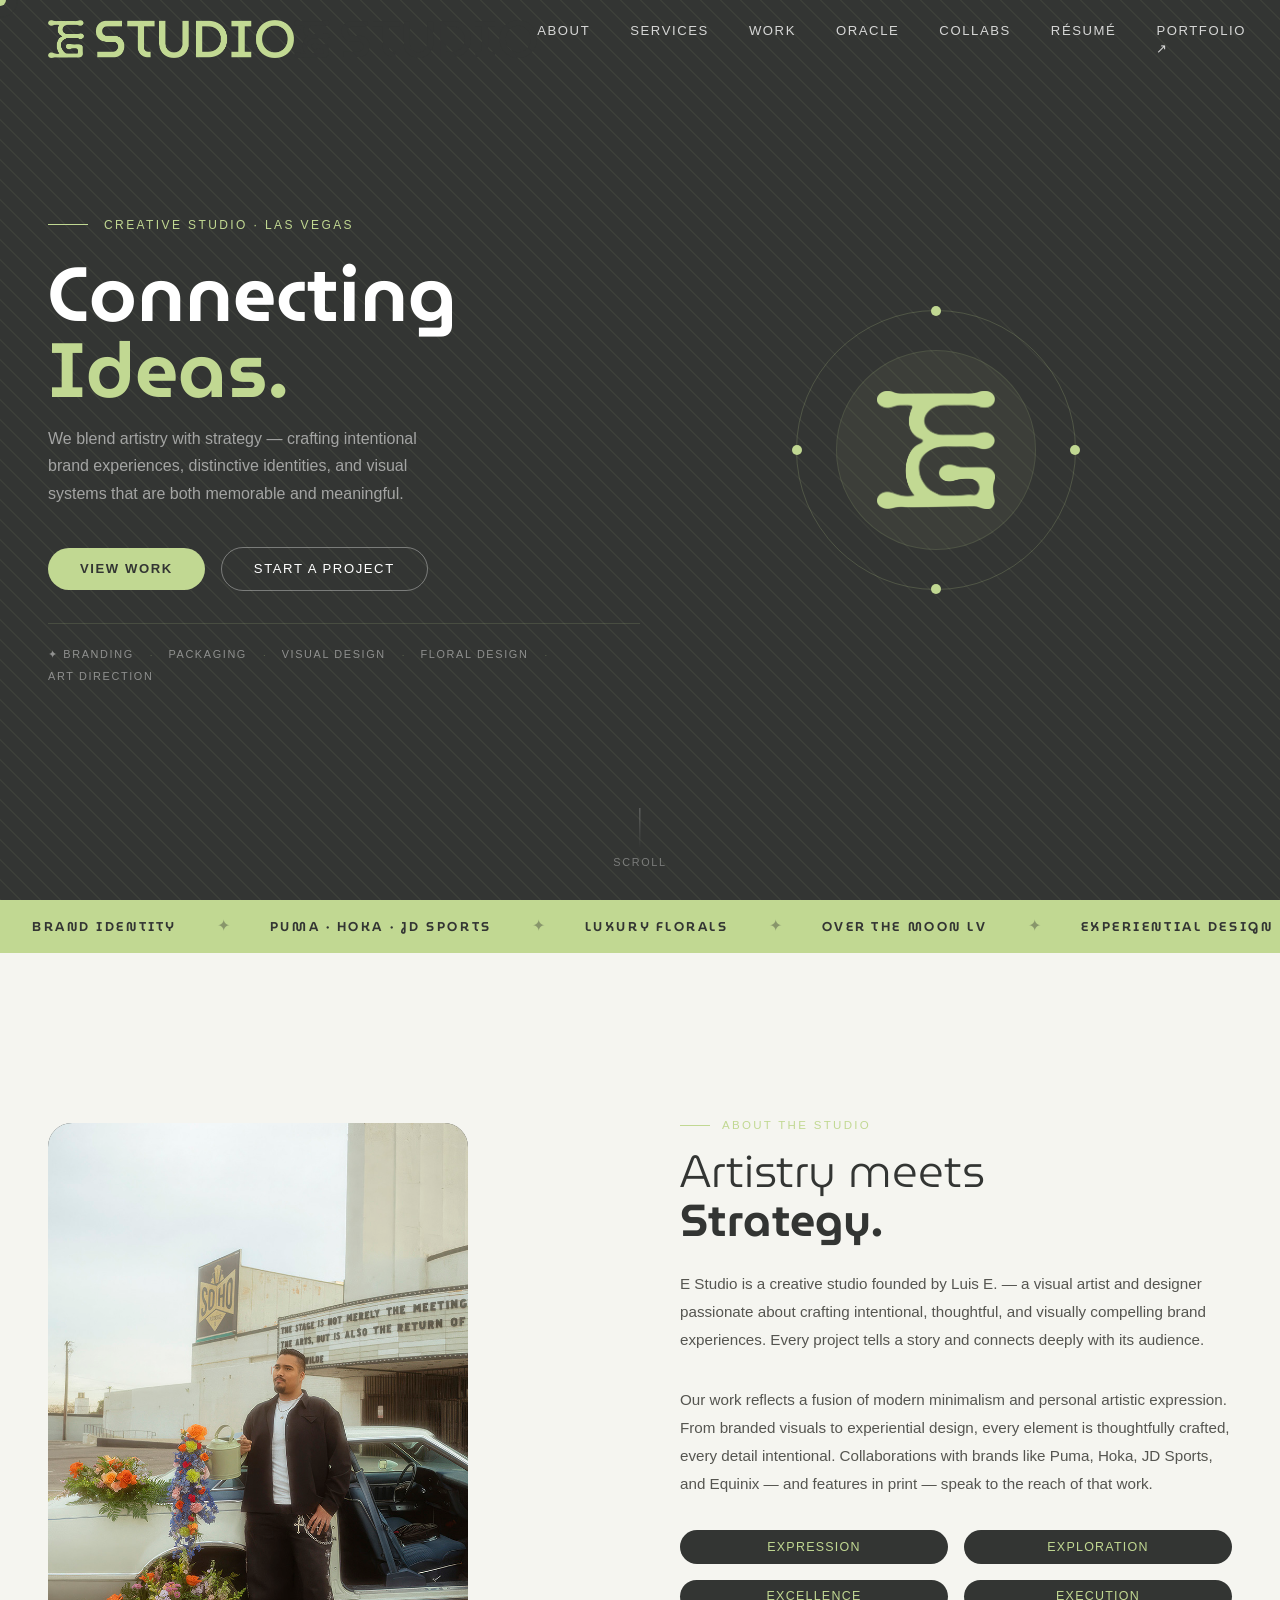
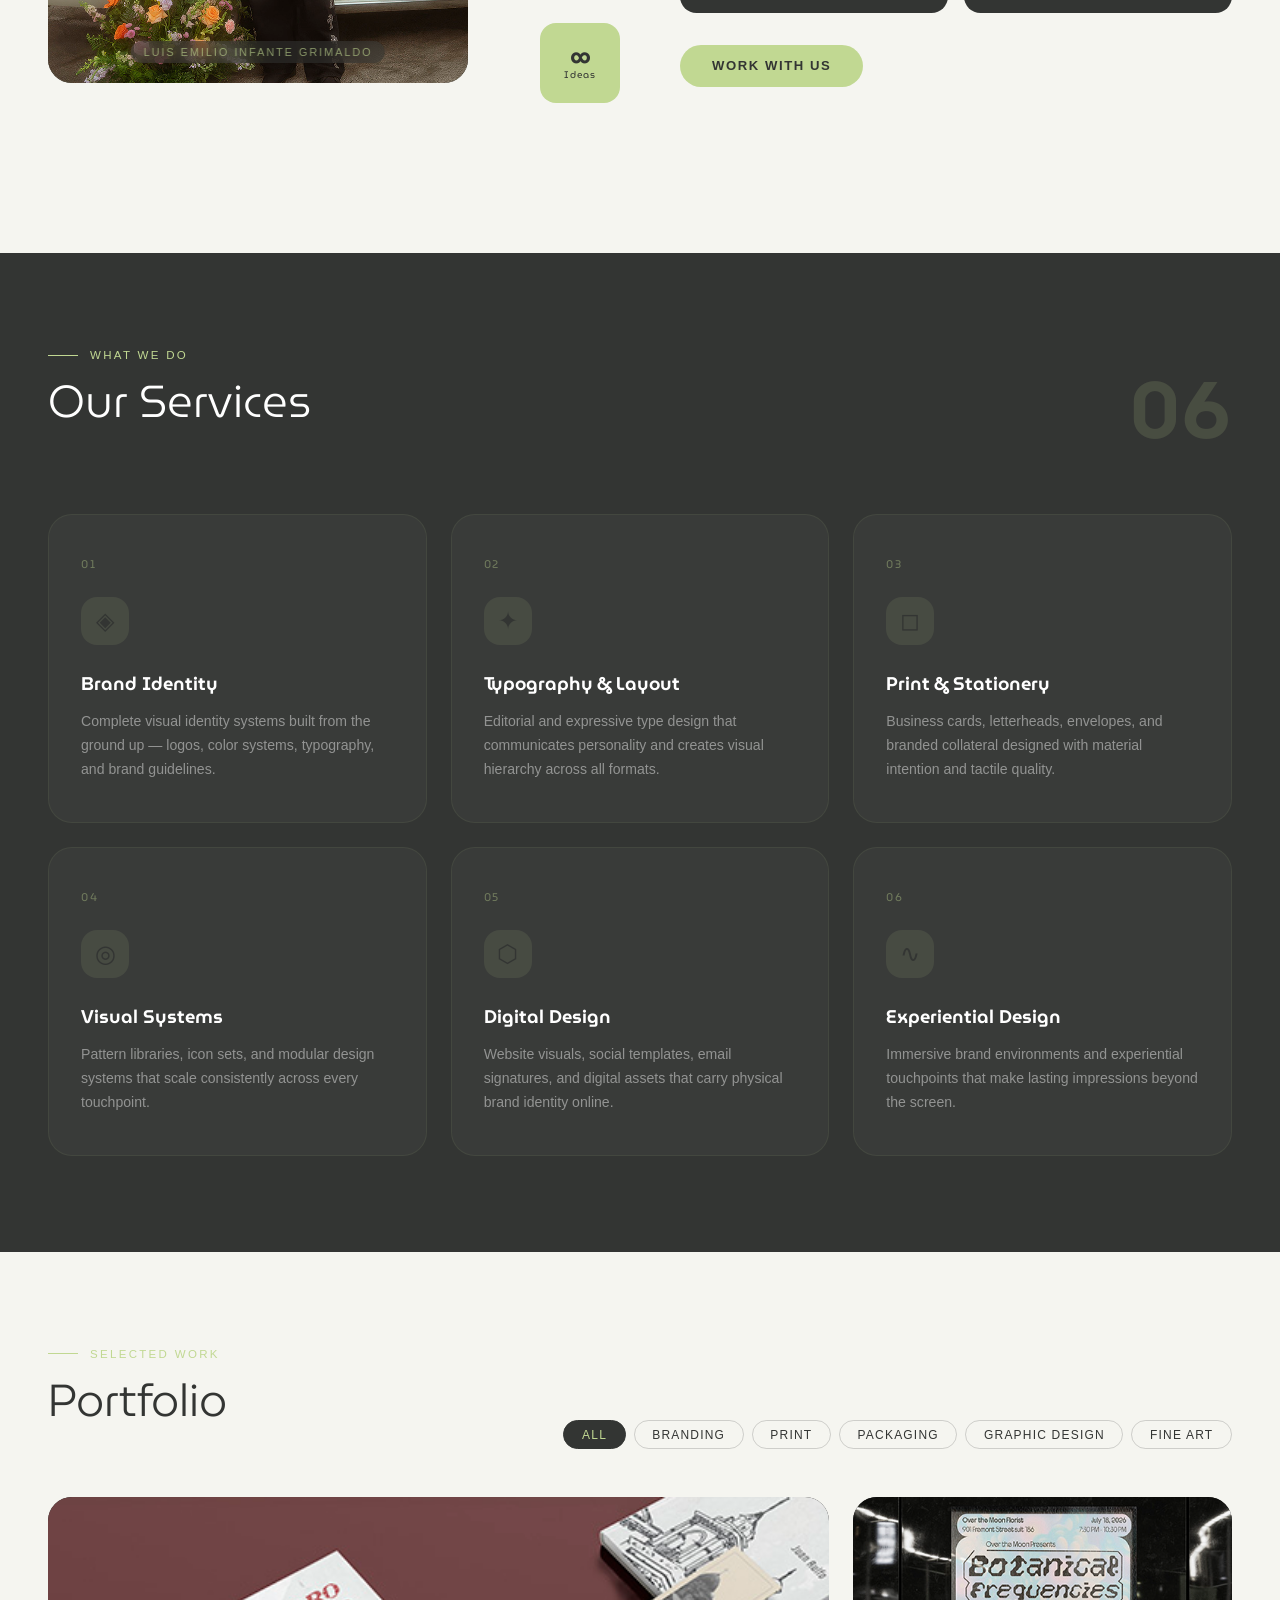
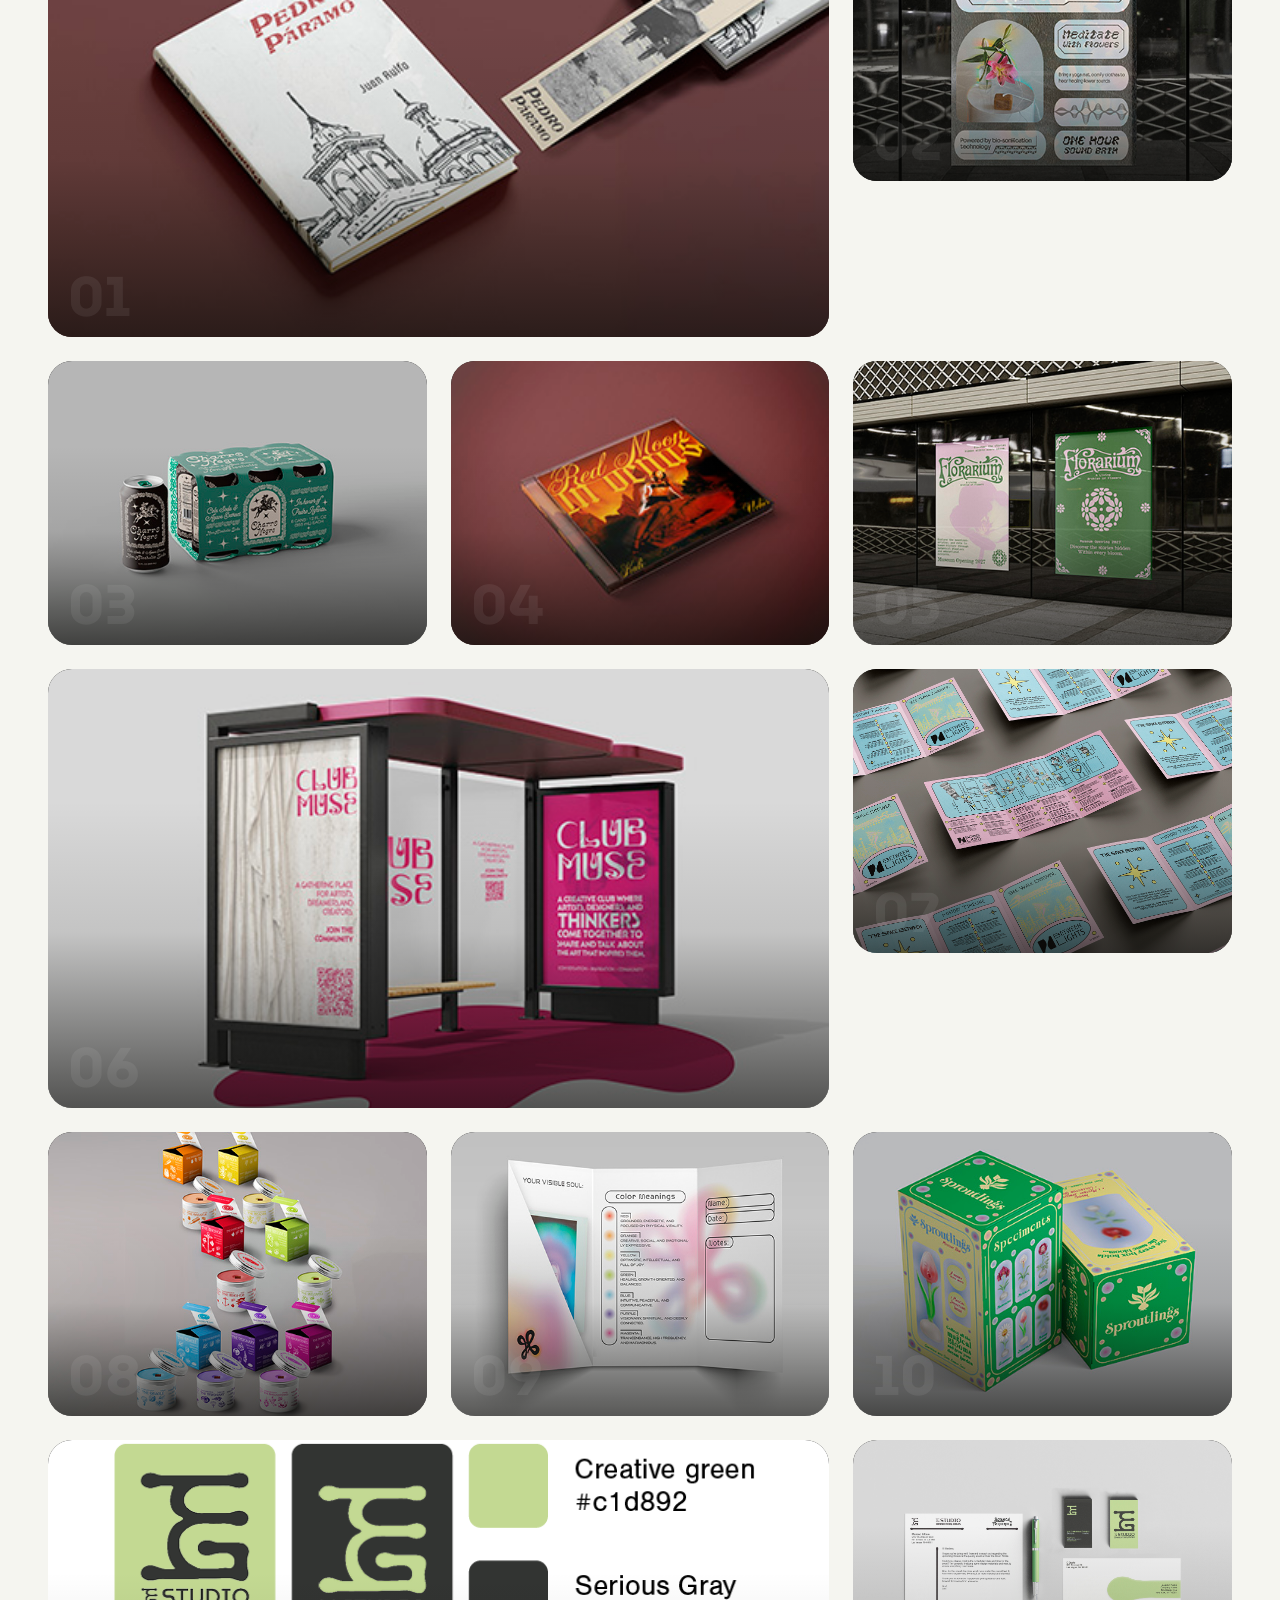
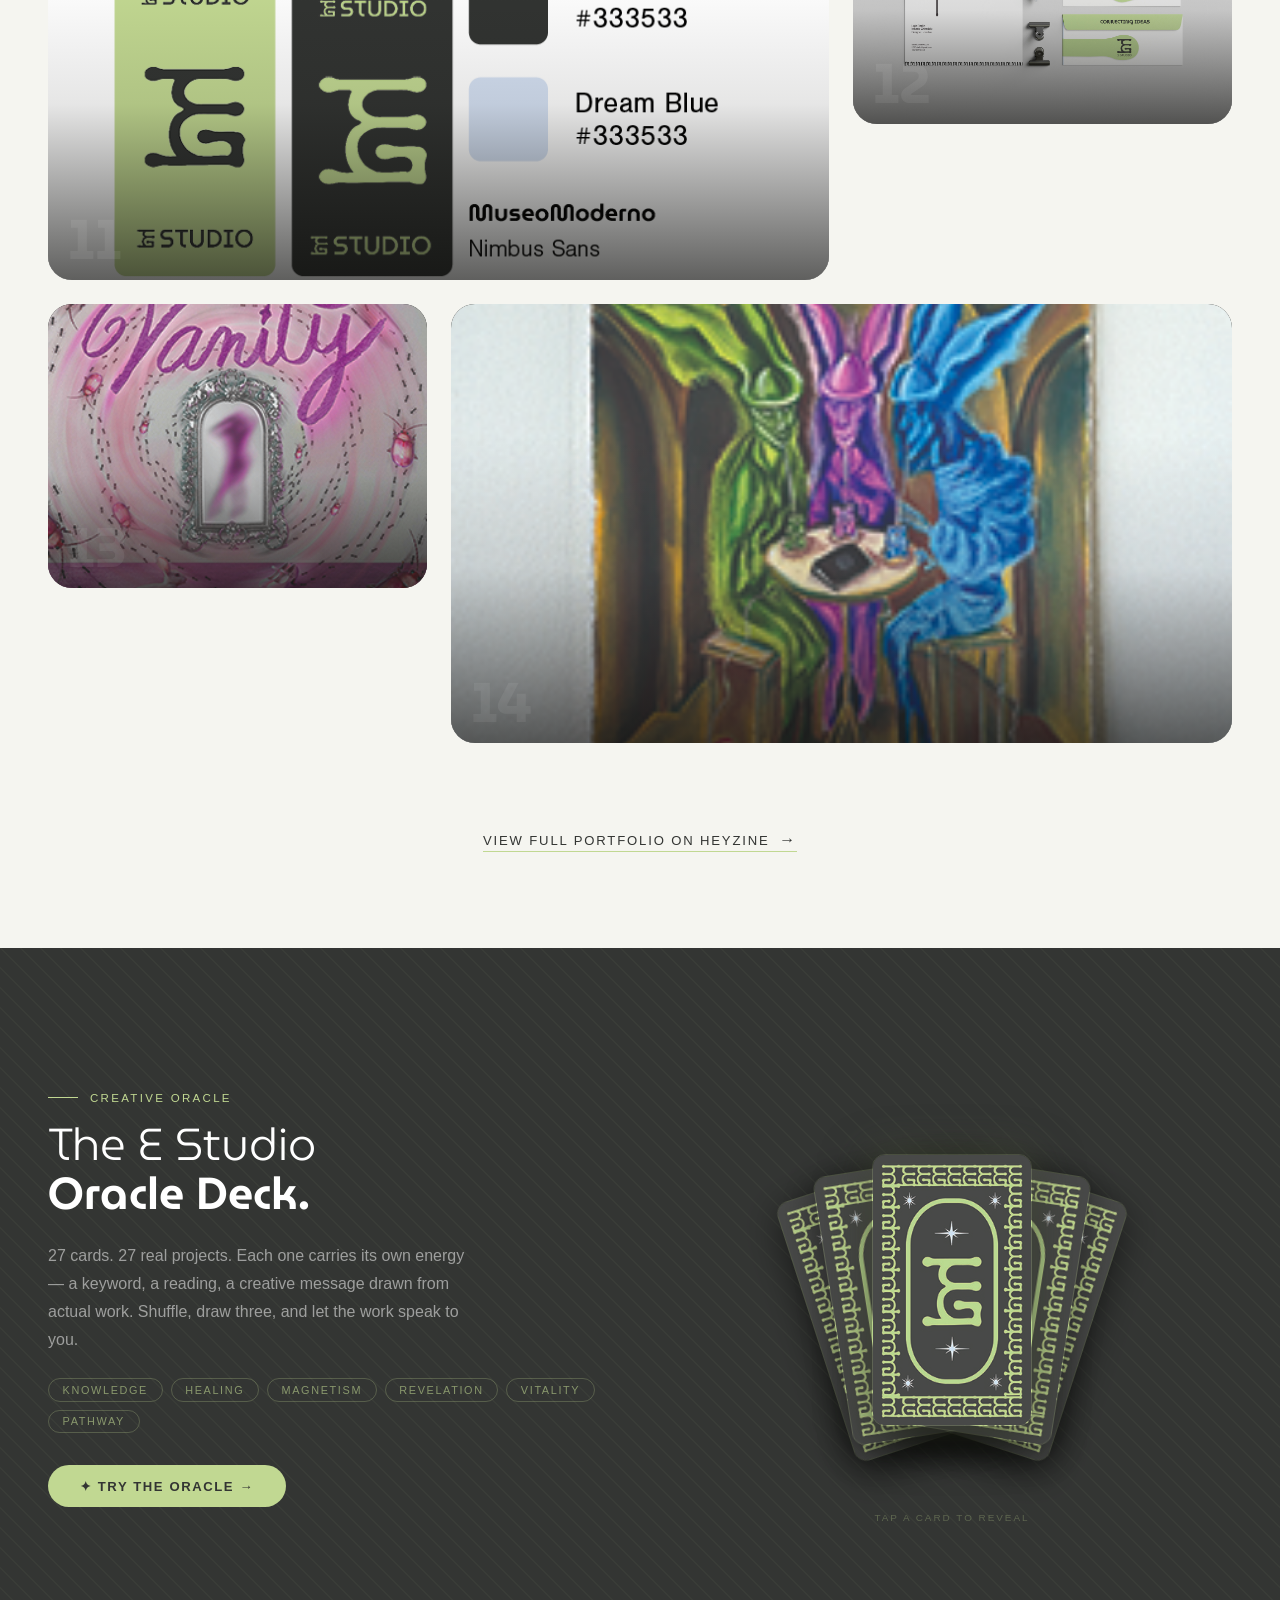
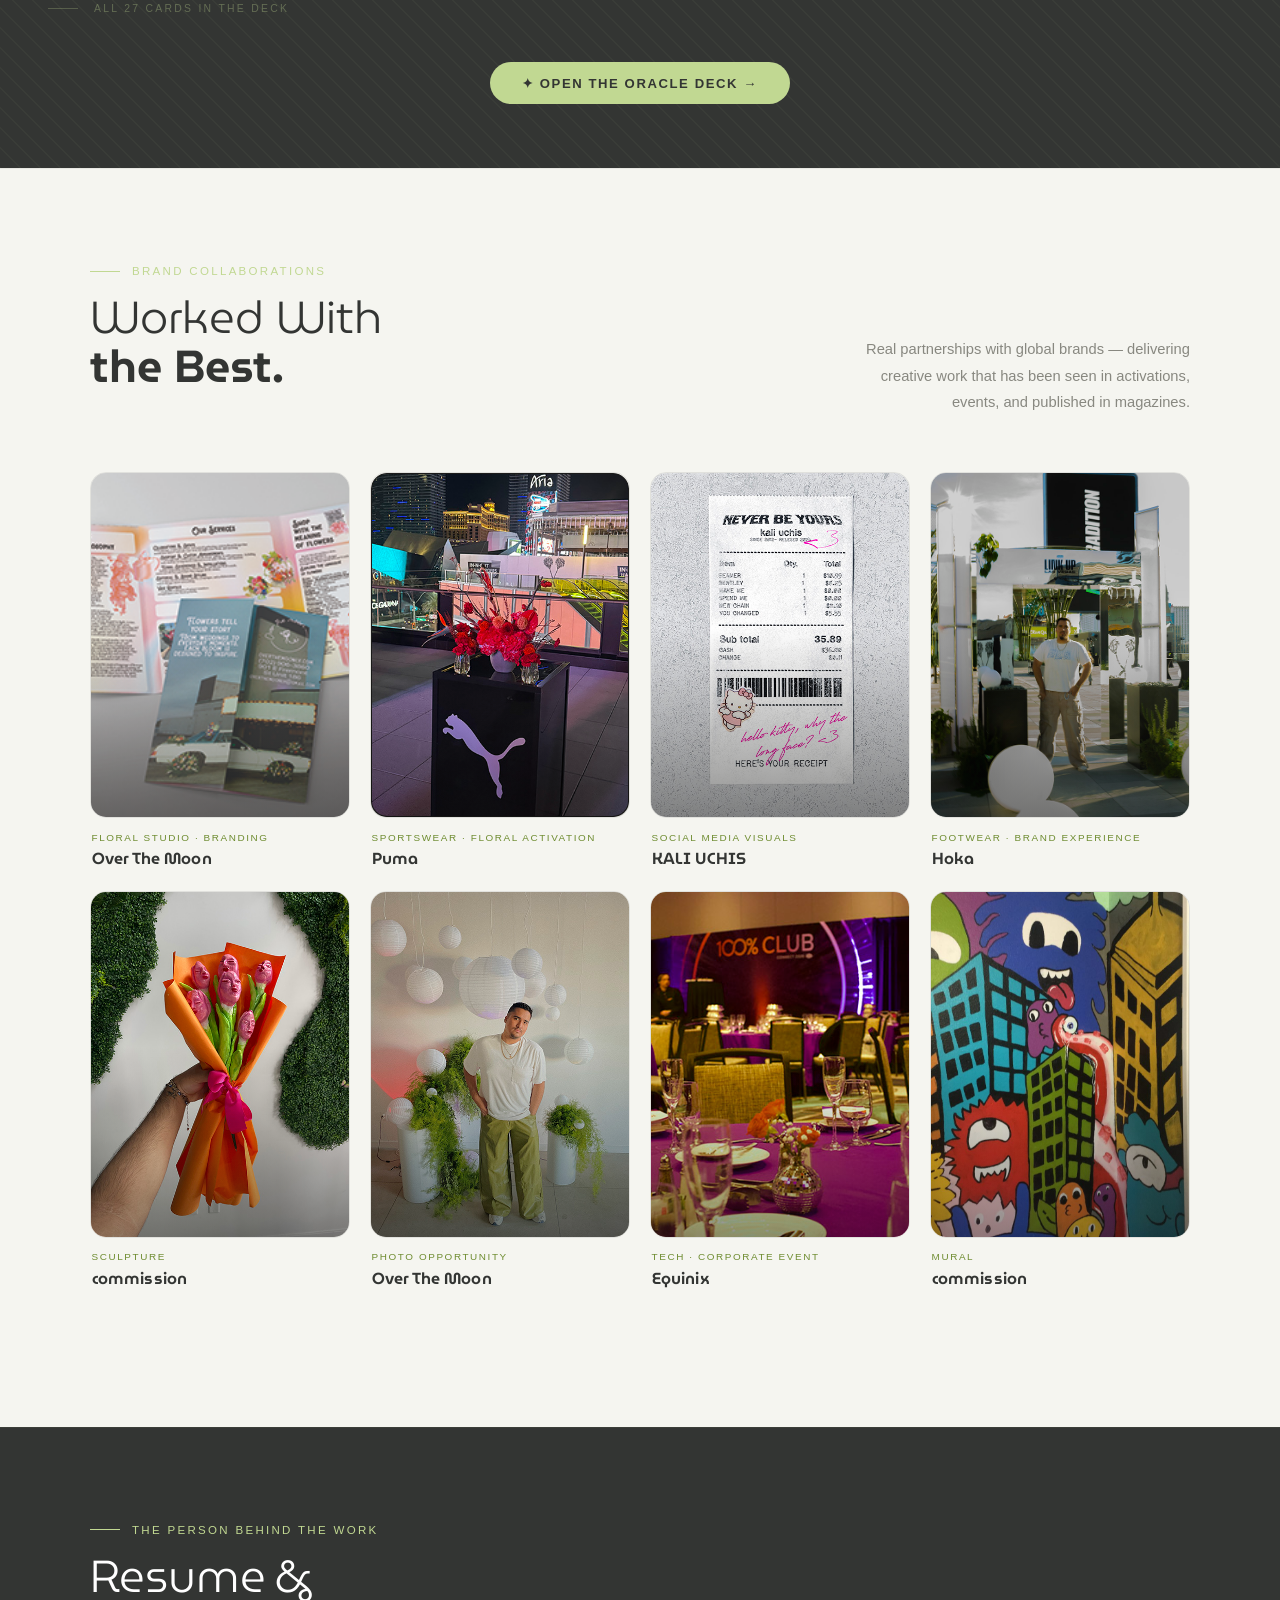
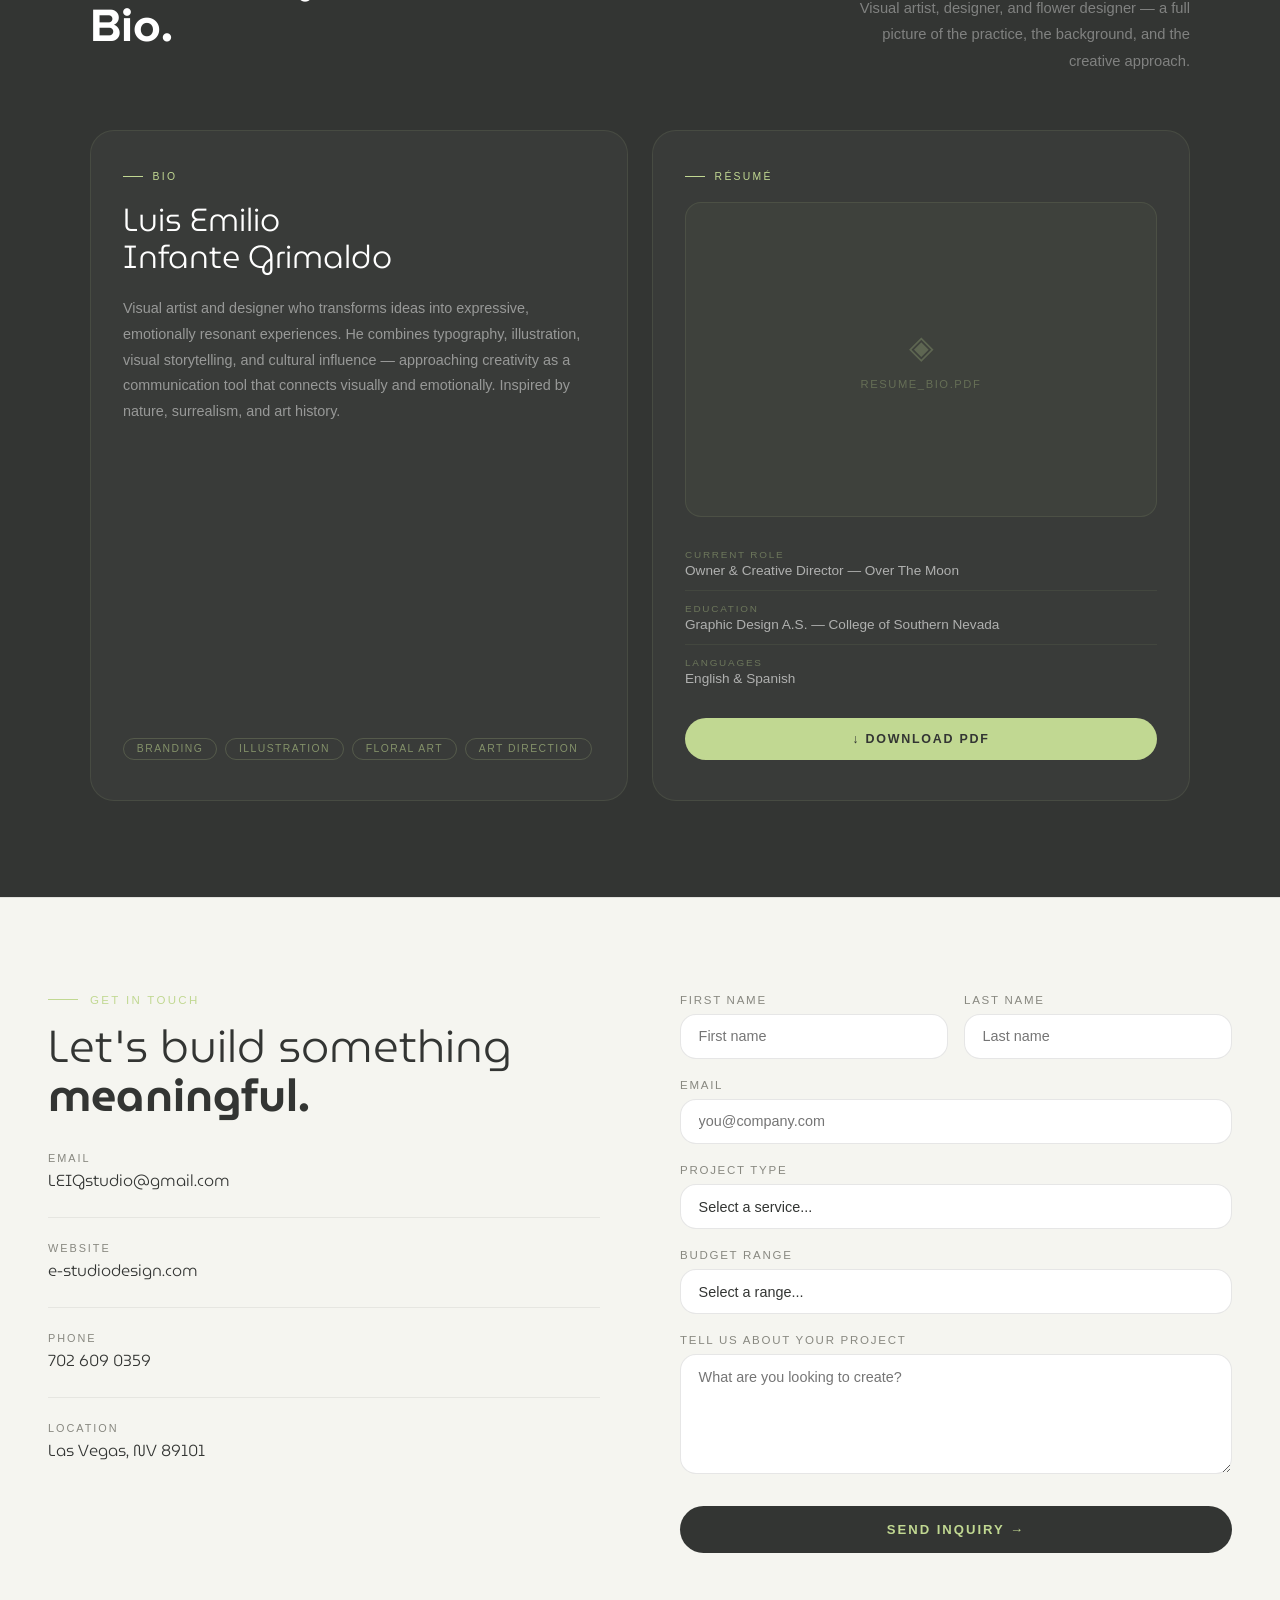
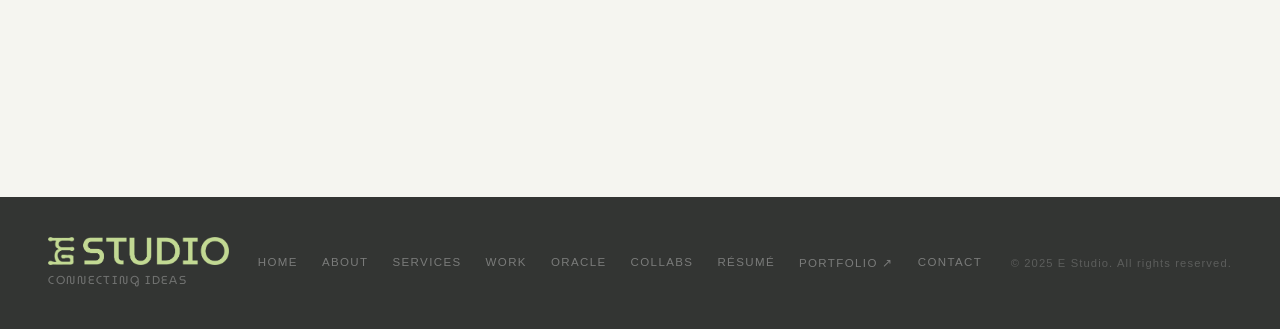
==== index.html @ beaec86d "Add files via upload" ====
<!DOCTYPE html>
<html lang="en">
<head>
<meta charset="UTF-8">
<meta name="viewport" content="width=device-width, initial-scale=1.0">
<title>E Studio — Connecting Ideas</title>
<link rel="stylesheet" href="style.css">
</head>
<body>

<div class="cursor" id="cursor"></div>
<div class="cursor-ring" id="cursorRing"></div>

<!-- NAV -->
<nav id="navbar">
  <a href="#home" class="nav-logo">
    <img class="logo-light" src="IMAGES/HGREENLOGO.png" alt="E Studio">
    <img class="logo-dark"  src="IMAGES/HGRAYLOGO.png"  alt="E Studio">
  </a>
  <button class="nav-hamburger" id="navHamburger" aria-label="Toggle menu">
    <span></span><span></span><span></span>
  </button>
  <ul class="nav-links" id="navLinks">
    <li><a href="#about">About</a></li>
    <li><a href="#services">Services</a></li>
    <li><a href="#portfolio">Work</a></li>
    <li><a href="#oracle">Oracle</a></li>
    <li><a href="#collaborations">Collabs</a></li>
    <li><a href="#resume">Résumé</a></li>
    <li><a href="https://heyzine.com/flip-book/1e54a3c503.html" target="_blank" rel="noopener">Portfolio ↗</a></li>
    <li><a href="#contact" class="nav-cta">Let's Talk</a></li>
  </ul>
</nav>

<!-- HERO -->
<section id="home">
  <div class="hero-bg-pattern"></div>
  <div class="hero-left">
    <div class="hero-eyebrow">Creative Studio · Las Vegas</div>
    <h1 class="hero-title">Connecting<span>Ideas.</span></h1>
    <p class="hero-subtitle">We blend artistry with strategy — crafting intentional brand experiences, distinctive identities, and visual systems that are both memorable and meaningful.</p>
    <div class="hero-btns">
      <a href="#portfolio" class="btn-primary">View Work</a>
      <a href="#contact" class="btn-ghost">Start a Project</a>
    </div>
    <div class="hero-proof">
      <span class="hero-proof-item">✦ branding</span>
      <span class="hero-proof-sep">·</span>
      <span class="hero-proof-item">Packaging</span>
      <span class="hero-proof-sep">·</span>
      <span class="hero-proof-item">Visual Design</span>
      <span class="hero-proof-sep">·</span>
      <span class="hero-proof-item">floral Design</span>
      <span class="hero-proof-sep">·</span>
      <span class="hero-proof-item"> art direction </span>
    </div>
  </div>
  <div class="hero-right">
    <div class="hero-logo-display">
      <div class="hero-orbit-dot"></div>
      <div class="hero-orbit-dot"></div>
      <div class="hero-orbit-dot"></div>
      <div class="hero-orbit-dot"></div>
      <div class="hero-logo-inner">
        <img src="IMAGES/GREENLOGO.png" alt="E Studio mark">
      </div>
    </div>
  </div>
  <div class="hero-scroll">
    <div class="scroll-line"></div>
    <span>Scroll</span>
  </div>
</section>

<!-- MARQUEE -->
<div class="marquee-section">
  <div class="marquee-inner">
    <span class="marquee-text">Brand Identity</span><span class="marquee-dot">✦</span>
    <span class="marquee-text">Puma · Hoka · JD Sports</span><span class="marquee-dot">✦</span>
    <span class="marquee-text">Luxury Florals</span><span class="marquee-dot">✦</span>
    <span class="marquee-text">Over The Moon LV</span><span class="marquee-dot">✦</span>
    <span class="marquee-text">Experiential Design</span><span class="marquee-dot">✦</span>
    <span class="marquee-text">Brand Identity</span><span class="marquee-dot">✦</span>
    <span class="marquee-text">Luxury Florals</span><span class="marquee-dot">✦</span>
    <span class="marquee-text">Experiential Design</span><span class="marquee-dot">✦</span>
  </div>
</div>

<!-- ABOUT -->
<section id="about">
  <div class="about-left reveal">
    <div class="about-img-frame">
      <div class="about-img-placeholder">
        <img class="about-photo" src="IMAGES/LUISPIC.jpg" alt="Luis Emilio Infante Grimaldo">
        <div class="about-img-label">Luis Emilio Infante Grimaldo</div>
      </div>
    </div>
    <div class="about-accent-block">
      <div class="about-accent-num"><span>∞</span><small>Ideas</small></div>
    </div>
  </div>
  <div class="about-right">
    <div class="section-label reveal">About the Studio</div>
    <h2 class="section-title reveal reveal-delay-1">Artistry meets<br><strong>Strategy.</strong></h2>
    <p class="about-text reveal reveal-delay-2">E Studio is a creative studio founded by Luis E. — a visual artist and designer passionate about crafting intentional, thoughtful, and visually compelling brand experiences. Every project tells a story and connects deeply with its audience.</p>
    <p class="about-text reveal reveal-delay-2">Our work reflects a fusion of modern minimalism and personal artistic expression. From branded visuals to experiential design, every element is thoughtfully crafted, every detail intentional. Collaborations with brands like Puma, Hoka, JD Sports, and Equinix — and features in print — speak to the reach of that work.</p>
    <div class="about-values reveal reveal-delay-3">
      <div class="value-pill">Expression</div>
      <div class="value-pill">Exploration</div>
      <div class="value-pill">Excellence</div>
      <div class="value-pill">Execution</div>
    </div>
    <a href="#contact" class="btn-primary reveal reveal-delay-3">Work With Us</a>
  </div>
</section>

<!-- SERVICES -->
<section id="services">
  <div class="services-header">
    <div>
      <div class="section-label reveal">What We Do</div>
      <h2 class="section-title reveal reveal-delay-1">Our Services</h2>
    </div>
    <div class="services-count reveal">06</div>
  </div>
  <div class="services-grid">
    <div class="service-card reveal">
      <div class="service-num">01</div>
      <div class="service-icon">◈</div>
      <div class="service-name">Brand Identity</div>
      <p class="service-desc">Complete visual identity systems built from the ground up — logos, color systems, typography, and brand guidelines.</p>
    </div>
    <div class="service-card reveal reveal-delay-1">
      <div class="service-num">02</div>
      <div class="service-icon">✦</div>
      <div class="service-name">Typography & Layout</div>
      <p class="service-desc">Editorial and expressive type design that communicates personality and creates visual hierarchy across all formats.</p>
    </div>
    <div class="service-card reveal reveal-delay-2">
      <div class="service-num">03</div>
      <div class="service-icon">◻</div>
      <div class="service-name">Print & Stationery</div>
      <p class="service-desc">Business cards, letterheads, envelopes, and branded collateral designed with material intention and tactile quality.</p>
    </div>
    <div class="service-card reveal reveal-delay-1">
      <div class="service-num">04</div>
      <div class="service-icon">◎</div>
      <div class="service-name">Visual Systems</div>
      <p class="service-desc">Pattern libraries, icon sets, and modular design systems that scale consistently across every touchpoint.</p>
    </div>
    <div class="service-card reveal reveal-delay-2">
      <div class="service-num">05</div>
      <div class="service-icon">⬡</div>
      <div class="service-name">Digital Design</div>
      <p class="service-desc">Website visuals, social templates, email signatures, and digital assets that carry physical brand identity online.</p>
    </div>
    <div class="service-card reveal reveal-delay-3">
      <div class="service-num">06</div>
      <div class="service-icon">∿</div>
      <div class="service-name">Experiential Design</div>
      <p class="service-desc">Immersive brand environments and experiential touchpoints that make lasting impressions beyond the screen.</p>
    </div>
  </div>
</section>

<!-- PORTFOLIO -->
<section id="portfolio">
  <div class="portfolio-header">
    <div>
      <div class="section-label reveal">Selected Work</div>
      <h2 class="section-title reveal reveal-delay-1">Portfolio</h2>
    </div>
    <div class="portfolio-filter reveal">
      <button class="filter-btn active" data-filter="all">All</button>
      <button class="filter-btn" data-filter="branding">Branding</button>
      <button class="filter-btn" data-filter="print">Print</button>
      <button class="filter-btn" data-filter="packaging">Packaging</button>
      <button class="filter-btn" data-filter="digital">Graphic Design</button>
      <button class="filter-btn" data-filter="art">Fine Art</button>
    </div>
  </div>

  <div class="portfolio-grid" id="portfolioGrid">

    <a class="portfolio-item large reveal" data-category="print"
       href="https://heyzine.com/flip-book/1e54a3c503.html#page/4" target="_blank" rel="noopener">
      <div class="portfolio-bg p-bg-1">
        <img class="p-logo-img" src="IMAGES/Book_Dust_Jacket_Mocku1.jpg" alt="Pedro Páramo">
        <div class="p-pattern"></div>
        <div class="p-number">01</div>
      </div>
      <div class="portfolio-overlay">
        <div class="p-tag">Print · Editorial</div>
        <div class="p-title">Pedro Páramo</div>
        <div class="p-desc">Book redesign — cover, jacket, spine & bookmark</div>
        <div class="p-arrow">↗</div>
      </div>
    </a>

    <a class="portfolio-item reveal reveal-delay-1" data-category="branding"
       href="https://heyzine.com/flip-book/1e54a3c503.html#page/8" target="_blank" rel="noopener">
      <div class="portfolio-bg p-bg-2">
        <img class="p-logo-img" src="IMAGES/Free_Citylight_Poster_Mockup_2.jpg" alt="Botanical Frequencies">
        <div class="p-pattern"></div>
        <div class="p-number">02</div>
      </div>
      <div class="portfolio-overlay">
        <div class="p-tag">Branding · Event</div>
        <div class="p-title">Botanical Frequencies</div>
        <div class="p-desc">Immersive flower meditation visual identity</div>
        <div class="p-arrow">↗</div>
      </div>
    </a>

    <a class="portfolio-item reveal reveal-delay-2" data-category="packaging"
       href="https://heyzine.com/flip-book/1e54a3c503.html#page/12" target="_blank" rel="noopener">
      <div class="portfolio-bg p-bg-3">
        <img class="p-logo-img" src="IMAGES/BOTTLEPACKTRY2.jpg" alt="Charro Negro">
        <div class="p-pattern"></div>
        <div class="p-number">03</div>
      </div>
      <div class="portfolio-overlay">
        <div class="p-tag">Packaging · Branding</div>
        <div class="p-title">Charro Negro</div>
        <div class="p-desc">Non-alcoholic agave soda — label & brand system</div>
        <div class="p-arrow">↗</div>
      </div>
    </a>

    <a class="portfolio-item reveal reveal-delay-1" data-category="print"
       href="https://heyzine.com/flip-book/1e54a3c503.html#page/16" target="_blank" rel="noopener">
      <div class="portfolio-bg p-bg-4">
        <img class="p-logo-img" src="IMAGES/COVERRMIV.jpg" alt="Red Moon in Venus">
        <div class="p-pattern"></div>
        <div class="p-number">04</div>
      </div>
      <div class="portfolio-overlay">
        <div class="p-tag">Print · Music</div>
        <div class="p-title">Red Moon in Venus</div>
        <div class="p-desc">CD album cover remake — gothic blackletter & burnt gold</div>
        <div class="p-arrow">↗</div>
      </div>
    </a>

    <a class="portfolio-item reveal reveal-delay-2" data-category="branding"
       href="https://heyzine.com/flip-book/1e54a3c503.html#page/20" target="_blank" rel="noopener">
      <div class="portfolio-bg p-bg-5">
        <img class="p-logo-img" src="IMAGES/FLORARIUMPOSTERS.jpg" alt="Florarium">
        <div class="p-pattern"></div>
        <div class="p-number">05</div>
      </div>
      <div class="portfolio-overlay">
        <div class="p-tag">Branding · Print</div>
        <div class="p-title">Florarium</div>
        <div class="p-desc">Living museum identity system for a flower archive</div>
        <div class="p-arrow">↗</div>
      </div>
    </a>

    <a class="portfolio-item large reveal" data-category="branding"
       href="https://heyzine.com/flip-book/1e54a3c503.html#page/24" target="_blank" rel="noopener">
      <div class="portfolio-bg p-bg-6">
        <img class="p-logo-img" src="IMAGES/Bus_Stop_Mockup1.jpg" alt="Club Muse">
        <div class="p-pattern"></div>
        <div class="p-number">06</div>
      </div>
      <div class="portfolio-overlay">
        <div class="p-tag">Branding · Print</div>
        <div class="p-title">Club Muse</div>
        <div class="p-desc">Membership identity, card system & street-scale brand</div>
        <div class="p-arrow">↗</div>
      </div>
    </a>

    <a class="portfolio-item reveal reveal-delay-1" data-category="print"
       href="https://heyzine.com/flip-book/1e54a3c503.html#page/32" target="_blank" rel="noopener">
      <div class="portfolio-bg p-bg-7">
        <img class="p-logo-img" src="IMAGES/map3.jpg" alt="Between Lights">
        <div class="p-pattern"></div>
        <div class="p-number">07</div>
      </div>
      <div class="portfolio-overlay">
        <div class="p-tag">Print · Wayfinding</div>
        <div class="p-title">Between Lights</div>
        <div class="p-desc">Self-guided walking map of Downtown Las Vegas</div>
        <div class="p-arrow">↗</div>
      </div>
    </a>

    <a class="portfolio-item reveal reveal-delay-2" data-category="packaging"
       href="https://heyzine.com/flip-book/1e54a3c503.html#page/29" target="_blank" rel="noopener">
      <div class="portfolio-bg p-bg-8">
        <img class="p-logo-img" src="IMAGES/boxs.jpg" alt="Sacred Flame">
        <div class="p-pattern"></div>
        <div class="p-number">08</div>
      </div>
      <div class="portfolio-overlay">
        <div class="p-tag">Packaging · Branding</div>
        <div class="p-title">Sacred Flame</div>
        <div class="p-desc">Chakra candle brand — box, label & identity mark</div>
        <div class="p-arrow">↗</div>
      </div>
    </a>

    <a class="portfolio-item reveal reveal-delay-1" data-category="branding"
       href="https://heyzine.com/flip-book/1e54a3c503.html#page/36" target="_blank" rel="noopener">
      <div class="portfolio-bg p-bg-9">
        <img class="p-logo-img" src="IMAGES/inside.jpg" alt="Lunaura">
        <div class="p-pattern"></div>
        <div class="p-number">09</div>
      </div>
      <div class="portfolio-overlay">
        <div class="p-tag">Branding · Digital</div>
        <div class="p-title">Lunaura</div>
        <div class="p-desc">Aura photography experience — full brand identity</div>
        <div class="p-arrow">↗</div>
      </div>
    </a>

    <a class="portfolio-item reveal reveal-delay-2" data-category="packaging"
       href="https://heyzine.com/flip-book/1e54a3c503.html#page/40" target="_blank" rel="noopener">
      <div class="portfolio-bg p-bg-10">
        <img class="p-logo-img" src="IMAGES/Box_Mockup1.jpg" alt="Sproutlings">
        <div class="p-pattern"></div>
        <div class="p-number">10</div>
      </div>
      <div class="portfolio-overlay">
        <div class="p-tag">Packaging · Branding</div>
        <div class="p-title">Sproutlings</div>
        <div class="p-desc">Collectible botanical figurine mystery box system</div>
        <div class="p-arrow">↗</div>
      </div>
    </a>

    <a class="portfolio-item large reveal" data-category="branding"
       href="https://heyzine.com/flip-book/1dbaf9b3dc.html#page/7" target="_blank" rel="noopener">
      <div class="portfolio-bg p-bg-11">
        <img class="p-logo-img" src="IMAGES/E studioguidelines.png" alt="E Studio Brand Guidelines">
        <div class="p-pattern"></div>
        <div class="p-number">11</div>
      </div>
      <div class="portfolio-overlay">
        <div class="p-tag">Branding · Identity</div>
        <div class="p-title">E Studio — Brand System</div>
        <div class="p-desc">Personal brand guidelines — logo, color, typography & visual system</div>
        <div class="p-arrow">↗</div>
      </div>
    </a>

    <a class="portfolio-item reveal reveal-delay-1" data-category="print"
       href="https://heyzine.com/flip-book/1dbaf9b3dc.html#page/22" target="_blank" rel="noopener">
      <div class="portfolio-bg p-bg-12">
        <img class="p-logo-img" src="IMAGES/estudiostationery.jpg" alt="E Studio Stationery">
        <div class="p-pattern"></div>
        <div class="p-number">12</div>
      </div>
      <div class="portfolio-overlay">
        <div class="p-tag">Print · Stationery</div>
        <div class="p-title">E Studio Stationery</div>
        <div class="p-desc">Business cards, letterhead & branded print collateral</div>
        <div class="p-arrow">↗</div>
      </div>
    </a>

    <a class="portfolio-item reveal reveal-delay-2" data-category="digital"
       href="https://heyzine.com/flip-book/1e54a3c503.html#page/44" target="_blank" rel="noopener">
      <div class="portfolio-bg p-bg-13">
        <img class="p-logo-img" src="IMAGES/graphic.jpg" alt="Graphic Design">
        <div class="p-pattern"></div>
        <div class="p-number">13</div>
      </div>
      <div class="portfolio-overlay">
        <div class="p-tag">Digital · Graphic Design</div>
        <div class="p-title">Graphic Design</div>
        <div class="p-desc">Vanity, Orchids of Mexico, Peeny Juice, Resonance & more</div>
        <div class="p-arrow">↗</div>
      </div>
    </a>

    <a class="portfolio-item large reveal" data-category="art"
       href="https://heyzine.com/flip-book/1e54a3c503.html#page/57" target="_blank" rel="noopener">
      <div class="portfolio-bg p-bg-14">
        <img class="p-logo-img" src="IMAGES/art.jpg" alt="Fine Art">
        <div class="p-pattern"></div>
        <div class="p-number">14</div>
      </div>
      <div class="portfolio-overlay">
        <div class="p-tag">Fine Art · Mixed Media</div>
        <div class="p-title">Fine Art</div>
        <div class="p-desc">Pastel, oil, charcoal & fiber — original works exploring figure, symbol & spirit</div>
        <div class="p-arrow">↗</div>
      </div>
    </a>

  </div>

  <!-- View full portfolio CTA -->
  <div style="text-align:center; margin-top:3rem;">
    <a href="https://heyzine.com/flip-book/1e54a3c503.html" target="_blank" rel="noopener" class="portfolio-cta">
      View Full Portfolio on Heyzine
      <span class="portfolio-cta-arrow">→</span>
    </a>
  </div>

</section>

<!-- ORACLE DECK -->
<section id="oracle">
  <div class="oracle-inner">
    <div class="oracle-left reveal">
      <div class="section-label">Creative Oracle</div>
      <h2 class="section-title reveal reveal-delay-1">The E Studio<br><strong>Oracle Deck.</strong></h2>
      <p class="oracle-desc reveal reveal-delay-2">27 cards. 27 real projects. Each one carries its own energy — a keyword, a reading, a creative message drawn from actual work. Shuffle, draw three, and let the work speak to you.</p>
      <div class="oracle-keywords reveal reveal-delay-2">
        <span>Knowledge</span><span>Healing</span><span>Magnetism</span>
        <span>Revelation</span><span>Vitality</span><span>Pathway</span>
      </div>
      <a href="oracle.html" class="btn-primary oracle-cta reveal reveal-delay-3">✦ Try the Oracle →</a>
    </div>
    <div class="oracle-right reveal reveal-delay-1">
      <div class="oracle-deck-fan">
        <div class="od-card od-c1"><div class="od-inner"><div class="od-front"><img src="IMAGES/CARD DECK/carddeck29.jpg" alt="back"></div><div class="od-back"><img src="IMAGES/CARD DECK/carddeck.jpg" alt="Pedro Páramo"></div></div></div>
        <div class="od-card od-c2"><div class="od-inner"><div class="od-front"><img src="IMAGES/CARD DECK/carddeck29.jpg" alt="back"></div><div class="od-back"><img src="IMAGES/CARD DECK/carddeck3.jpg" alt="Botanical Frequencies"></div></div></div>
        <div class="od-card od-c3 od-featured"><div class="od-inner"><div class="od-front"><img src="IMAGES/CARD DECK/carddeck29.jpg" alt="back"></div><div class="od-back"><img src="IMAGES/CARD DECK/carddeck6.jpg" alt="Charro Negro"></div></div></div>
        <div class="od-card od-c4"><div class="od-inner"><div class="od-front"><img src="IMAGES/CARD DECK/carddeck29.jpg" alt="back"></div><div class="od-back"><img src="IMAGES/CARD DECK/carddeck9.jpg" alt="Florarium"></div></div></div>
        <div class="od-card od-c5"><div class="od-inner"><div class="od-front"><img src="IMAGES/CARD DECK/carddeck29.jpg" alt="back"></div><div class="od-back"><img src="IMAGES/CARD DECK/carddeck14.jpg" alt="The Visionary"></div></div></div>
      </div>
      <p class="oracle-fan-hint">Tap a card to reveal</p>
    </div>
  </div>

  <!-- All 27 cards strip -->
  <div class="oracle-strip-wrap reveal">
    <div class="oracle-strip-label">All 27 Cards in the Deck</div>
  </div>

  <div class="oracle-footer-cta">
    <a href="oracle.html" class="btn-primary">✦ Open the Oracle Deck →</a>
  </div>
</section>

<!-- COLLABORATIONS -->
<section id="collaborations">
  <div class="collab-inner">
    <div class="collab-header">
      <div>
        <div class="section-label reveal">Brand Collaborations</div>
        <h2 class="section-title reveal reveal-delay-1">Worked With<br><strong>the Best.</strong></h2>
      </div>
      <p class="collab-intro reveal reveal-delay-2">Real partnerships with global brands — delivering creative work that has been seen in activations, events, and published in magazines.</p>
    </div>

    <div class="collab-grid">

      <div class="collab-item reveal reveal-delay-3">
        <div class="collab-img-wrap">
          <div class="collab-img-placeholder" style="background:#0e1a0e;">
           <img src="IMAGES/otmflyer.jpg" alt="over the moon" style="width:100%; height:100%; object-fit:cover; display:block;">
          </div>
          <div class="collab-img-overlay"></div>
        </div>
        <div class="collab-meta">
          <span class="collab-tag">floral studio · branding </span>
          <span class="collab-name">Over The Moon</span>
        </div>
      </div>

      <div class="collab-item reveal">
        <div class="collab-img-wrap">
          <div class="collab-img-wrap" style="background:#1a1a18;">
  <img src="IMAGES/puma2.jpg" alt="Puma" style="width:100%; height:100%; object-fit:cover; display:block;">
            <div class="collab-img-letter">P</div>
          </div>
          <div class="collab-img-overlay"></div>
        </div>
        <div class="collab-meta">
          <span class="collab-tag">Sportswear · Floral Activation</span>
          <span class="collab-name">Puma</span>
        </div>
      </div>

<div class="collab-item reveal reveal-delay-2">
        <div class="collab-img-wrap">
          <div class="collab-img-placeholder" style="background:#0d0d12;">
                <img src="IMAGES/never be yours.jpg" alt="Kali Uchis" style="width:100%; height:100%; object-fit:cover; display:block;">
          </div>
          <div class="collab-img-overlay"></div>
        </div>
        <div class="collab-meta">
          <span class="collab-tag">SOCIAL MEDIA VISUALS</span>
          <span class="collab-name">KALI UCHIS</span>
        </div>
      </div>
      

      <div class="collab-item reveal reveal-delay-1">
        <div class="collab-img-wrap">
          <div class="collab-img-placeholder" style="background:#141410;">
            <img src="IMAGES/hoka2.JPG" alt="Hoka" style="width:100%; height:100%; object-fit:cover; display:block;">
          </div>
          <div class="collab-img-overlay"></div>
        </div>
        <div class="collab-meta">
          <span class="collab-tag">Footwear · Brand Experience</span>
          <span class="collab-name">Hoka</span>
        </div>
      </div>

      <div class="collab-item reveal reveal-delay-2">
        <div class="collab-img-wrap">
          <div class="collab-img-placeholder" style="background:#0d0d12;">
                <img src="IMAGES/sculpture.jpg" alt="sculpture" style="width:100%; height:100%; object-fit:cover; display:block;">
          </div>
          <div class="collab-img-overlay"></div>
        </div>
        <div class="collab-meta">
          <span class="collab-tag"> sculpture </span>
          <span class="collab-name">commission</span>
        </div>
      </div>

      <div class="collab-item reveal reveal-delay-2">
        <div class="collab-img-wrap">
          <div class="collab-img-placeholder" style="background:#0d0d12;">
                <img src="IMAGES/opening.JPG" alt="grand opening" style="width:100%; height:100%; object-fit:cover; display:block;">
          </div>
          <div class="collab-img-overlay"></div>
        </div>
        <div class="collab-meta">
          <span class="collab-tag"> Photo opportunity </span>
          <span class="collab-name">Over The Moon</span>
        </div>
      </div>

      <div class="collab-item reveal reveal-delay-3">
        <div class="collab-img-wrap">
          <div class="collab-img-placeholder" style="background:#0e1a0e;">
           <img src="IMAGES/eqinix.jpg" alt="Equinix" style="width:100%; height:100%; object-fit:cover; display:block;">
          </div>
          <div class="collab-img-overlay"></div>
        </div>
        <div class="collab-meta">
          <span class="collab-tag">Tech · Corporate Event</span>
          <span class="collab-name">Equinix</span>
        </div>
      </div>

      <div class="collab-item reveal reveal-delay-2">
        <div class="collab-img-wrap">
          <div class="collab-img-placeholder" style="background:#0d0d12;">
                <img src="IMAGES/mural.JPG" alt="mural" style="width:100%; height:100%; object-fit:cover; display:block;">
          </div>
          <div class="collab-img-overlay"></div>
        </div>
        <div class="collab-meta">
          <span class="collab-tag"> mural </span>
          <span class="collab-name">commission</span>
        </div>
      </div>

    </div>

  </div>
</section>

<!-- RESUME & BIO -->
<section id="resume">
  <div class="resume-inner">
    <div class="resume-header">
      <div>
        <div class="section-label reveal">The Person Behind the Work</div>
        <h2 class="section-title reveal reveal-delay-1">Resume &amp;<br><strong>Bio.</strong></h2>
      </div>
      <p class="resume-intro reveal reveal-delay-2">Visual artist, designer, and flower designer — a full picture of the practice, the background, and the creative approach.</p>
    </div>

    <div class="resume-cards">

      <!-- BIO CARD -->
      <div class="resume-card bio-card reveal">
        <div class="resume-card-label">Bio</div>
        <h3 class="resume-card-title">Luis Emilio<br>Infante Grimaldo</h3>
        <p class="resume-card-text">Visual artist and designer who transforms ideas into expressive, emotionally resonant experiences. He combines typography, illustration, visual storytelling, and cultural influence — approaching creativity as a communication tool that connects visually and emotionally. Inspired by nature, surrealism, and art history.</p>
        <div class="resume-card-tags">
          <span>Branding</span><span>Illustration</span><span>Floral Art</span><span>Art Direction</span>
        </div>
      </div>

      <!-- RESUME DOWNLOAD CARD -->
      <div class="resume-card download-card reveal reveal-delay-1">
        <div class="resume-card-label">Résumé</div>
        <div class="resume-doc-preview">
          <img src="IMAGES/resume_preview.jpg" alt="Resume preview" class="resume-thumb" onerror="this.style.display='none'; this.nextElementSibling.style.display='flex'">
          <div class="resume-thumb-fallback">
            <span class="resume-doc-icon">◈</span>
            <span class="resume-doc-name">Resume_Bio.pdf</span>
          </div>
        </div>
        <div class="resume-highlights">
          <div class="resume-highlight-item">
            <span class="rh-label">Current Role</span>
            <span class="rh-value">Owner & Creative Director — Over The Moon</span>
          </div>
          <div class="resume-highlight-item">
            <span class="rh-label">Education</span>
            <span class="rh-value">Graphic Design A.S. — College of Southern Nevada</span>
          </div>
          <div class="resume-highlight-item">
            <span class="rh-label">Languages</span>
            <span class="rh-value">English &amp; Spanish</span>
          </div>
        </div>
        <a href="IMAGES/resume___BIO.pdf" download="LuisEmilio_Resume_Bio.pdf" class="resume-download-btn">
          ↓ Download PDF
        </a>
      </div>

    </div>
  </div>
</section>

<!-- CONTACT -->
<section id="contact">
  <div class="contact-grid">
    <div class="contact-left">
      <div class="section-label reveal">Get In Touch</div>
      <h2 class="section-title reveal reveal-delay-1">Let's build something<br><strong>meaningful.</strong></h2>
      <div class="contact-info reveal reveal-delay-2">
        <div class="contact-detail">
          <span class="c-label">Email</span>
          <span class="c-value">LEIGstudio@gmail.com</span>
        </div>
        <div class="contact-detail">
          <span class="c-label">Website</span>
          <span class="c-value">e-studiodesign.com</span>
        </div>
        <div class="contact-detail">
          <span class="c-label">Phone</span>
          <span class="c-value">702 609 0359</span>
        </div>
        <div class="contact-detail">
          <span class="c-label">Location</span>
          <span class="c-value">Las Vegas, NV 89101</span>
        </div>
      </div>
    </div>
    <div class="contact-right reveal reveal-delay-2">
      <div class="form-row">
        <div class="form-group">
          <label>First Name</label>
          <input type="text" placeholder="First name">
        </div>
        <div class="form-group">
          <label>Last Name</label>
          <input type="text" placeholder="Last name">
        </div>
      </div>
      <div class="form-group">
        <label>Email</label>
        <input type="email" placeholder="you@company.com">
      </div>
      <div class="form-group">
        <label>Project Type</label>
        <select>
          <option value="">Select a service...</option>
          <option>Brand Identity</option>
          <option>Typography & Layout</option>
          <option>Print & Stationery</option>
          <option>Visual Systems</option>
          <option>Digital Design</option>
          <option>Experiential Design</option>
        </select>
      </div>
      <div class="form-group">
        <label>Budget Range</label>
        <select>
          <option value="">Select a range...</option>
          <option>$500 – $1,500</option>
          <option>$1,500 – $5,000</option>
          <option>$5,000 – $10,000</option>
          <option>$10,000+</option>
        </select>
      </div>
      <div class="form-group">
        <label>Tell Us About Your Project</label>
        <textarea placeholder="What are you looking to create?"></textarea>
      </div>
      <button class="form-submit">Send Inquiry →</button>
    </div>
  </div>
</section>

<!-- FOOTER -->
<footer>
  <div class="footer-logo-wrap">
    <img class="footer-logo-img" src="IMAGES/HGREENLOGO.png" alt="E Studio">
    <div class="footer-tagline">Connecting Ideas</div>
  </div>
  <div class="footer-links">
    <a href="#home">Home</a>
    <a href="#about">About</a>
    <a href="#services">Services</a>
    <a href="#portfolio">Work</a>
    <a href="#oracle">Oracle</a>
    <a href="#collaborations">Collabs</a>
    <a href="#resume">Résumé</a>
    <a href="https://heyzine.com/flip-book/1e54a3c503.html" target="_blank" rel="noopener">Portfolio ↗</a>
    <a href="#contact">Contact</a>
  </div>
  <div style="font-size:0.7rem;color:rgba(255,255,255,0.2);letter-spacing:0.1em;">
    © 2025 E Studio. All rights reserved.
  </div>
</footer>

<script>
  const cursor = document.getElementById('cursor');
  const ring   = document.getElementById('cursorRing');
  let mx=0, my=0, rx=0, ry=0;
  document.addEventListener('mousemove', e => {
    mx = e.clientX; my = e.clientY;
    cursor.style.left = mx+'px'; cursor.style.top = my+'px';
  });
  (function loop(){
    rx += (mx-rx)*0.12; ry += (my-ry)*0.12;
    ring.style.left = rx+'px'; ring.style.top = ry+'px';
    requestAnimationFrame(loop);
  })();
  document.querySelectorAll('a,button,.service-card,input,textarea,select').forEach(el=>{
    el.addEventListener('mouseenter',()=>document.body.classList.add('hovered'));
    el.addEventListener('mouseleave',()=>document.body.classList.remove('hovered'));
  });

  // Hamburger menu
  const hamburger = document.getElementById('navHamburger');
  const navLinks  = document.getElementById('navLinks');
  hamburger.addEventListener('click', () => {
    hamburger.classList.toggle('open');
    navLinks.classList.toggle('open');
    document.body.style.overflow = navLinks.classList.contains('open') ? 'hidden' : '';
  });
  // Close nav when a link is clicked
  navLinks.querySelectorAll('a').forEach(a => {
    a.addEventListener('click', () => {
      hamburger.classList.remove('open');
      navLinks.classList.remove('open');
      document.body.style.overflow = '';
    });
  });

  const navbar = document.getElementById('navbar');
  window.addEventListener('scroll',()=>{
    navbar.classList.toggle('scrolled', window.scrollY > 60);
  });

  const observer = new IntersectionObserver(entries=>{
    entries.forEach(e=>{ if(e.isIntersecting) e.target.classList.add('visible'); });
  },{threshold:0.1});
  document.querySelectorAll('.reveal').forEach(el=>observer.observe(el));

  // Portfolio filter
  (function(){
    const btns  = document.querySelectorAll('.filter-btn');
    const items = document.querySelectorAll('.portfolio-item');
    btns.forEach(btn => {
      btn.addEventListener('click', () => {
        btns.forEach(b => b.classList.remove('active'));
        btn.classList.add('active');
        const filter = btn.dataset.filter;
        items.forEach(item => {
          const show = filter === 'all' || item.dataset.category === filter;
          item.classList.toggle('filtered-out', !show);
        });
      });
    });
  })();

  // Smooth scroll (only internal anchors)
  document.querySelectorAll('a[href^="#"]').forEach(a=>{
    a.addEventListener('click',e=>{
      e.preventDefault();
      const t = document.querySelector(a.getAttribute('href'));
      if(t) t.scrollIntoView({behavior:'smooth'});
    });
  });
</script>
</body>
</html>
---- style.css ----
/* ============================================================
   E STUDIO — style.css
   Fonts: MuseoModerno (Google Fonts) + Nimbus Sans stack
   ============================================================ */

@import url('https://fonts.googleapis.com/css2?family=Museomoderno:ital,wght@0,100..900;1,100..900&display=swap');

*, *::before, *::after { margin:0; padding:0; box-sizing:border-box; }

:root {
  --green: #c1d892;
  --dark: #333533;
  --cream: #f5f5f0;
  --white: #ffffff;
  --text-muted: #888880;
  --transition: 0.35s cubic-bezier(0.4,0,0.2,1);
  --radius-sm: 8px;
  --radius-md: 16px;
  --radius-lg: 24px;
  --radius-full: 999px;
  --font-display: 'Museomoderno','Museo Moderno',Georgia,serif;
  --font-body: 'Nimbus Sans','Nimbus Sans L','Helvetica Neue',Helvetica,Arial,sans-serif;
}

html { scroll-behavior: smooth; }

body {
  font-family: var(--font-body);
  background: var(--cream);
  color: var(--dark);
  overflow-x: hidden;
  cursor: none;
}

/* CURSOR */
.cursor {
  width:12px; height:12px; background:var(--green); border-radius:50%;
  position:fixed; top:0; left:0; pointer-events:none; z-index:9999;
  transform:translate(-50%,-50%);
  transition:transform 0.15s ease, width 0.2s ease, height 0.2s ease;
}
.cursor-ring {
  width:36px; height:36px; border:1.5px solid var(--dark); border-radius:50%;
  position:fixed; top:0; left:0; pointer-events:none; z-index:9998;
  transform:translate(-50%,-50%);
  transition:transform 0.4s ease, width 0.25s ease, height 0.25s ease, border-color 0.25s ease;
}
body.hovered .cursor { width:20px; height:20px; background:var(--dark); }
body.hovered .cursor-ring { width:50px; height:50px; border-color:var(--green); }

/* NAV */
nav {
  position:fixed; top:0; left:0; right:0; z-index:100;
  display:flex; align-items:center; justify-content:space-between;
  padding:1.25rem 3rem;
  transition:background var(--transition), box-shadow var(--transition);
}
nav.scrolled {
  background:rgba(245,245,240,0.95);
  backdrop-filter:blur(12px);
  box-shadow:0 1px 0 rgba(51,53,51,0.08);
}
.nav-logo { text-decoration:none; display:flex; align-items:center; }
.nav-logo img { height:38px; width:auto; display:block; }
.logo-dark  { display:none; }
.logo-light { display:block; }
nav.scrolled .logo-dark  { display:block; }
nav.scrolled .logo-light { display:none; }

.nav-links { display:flex; gap:2.5rem; list-style:none; }
.nav-links a {
  text-decoration:none; color:rgba(255,255,255,0.8);
  font-family:var(--font-body); font-size:0.82rem;
  letter-spacing:0.12em; text-transform:uppercase;
  position:relative; padding-bottom:2px;
  transition:color var(--transition);
}
nav.scrolled .nav-links a { color:var(--dark); }
.nav-links a::after {
  content:''; position:absolute; bottom:0; left:0;
  width:0; height:1.5px; background:var(--green);
  transition:width var(--transition);
}
.nav-links a:hover::after { width:100%; }
.nav-links a:hover { color:var(--green); }
nav.scrolled .nav-links a:hover { color:var(--green); }

.nav-cta {
  background:var(--green) !important; color:var(--dark) !important;
  padding:0.5rem 1.4rem; border-radius:var(--radius-full);
  font-size:0.78rem !important; letter-spacing:0.14em !important;
}
nav.scrolled .nav-cta {
  background:var(--dark) !important; color:var(--green) !important;
}
.nav-cta::after { display:none !important; }
.nav-cta:hover { opacity:0.88; }

/* BUTTONS */
.btn-primary {
  background:var(--green); color:var(--dark);
  padding:0.85rem 2rem; border:none; border-radius:var(--radius-full);
  font-family:var(--font-body); font-size:0.82rem;
  letter-spacing:0.12em; text-transform:uppercase; font-weight:600;
  cursor:none; text-decoration:none; display:inline-block;
  transition:opacity var(--transition), transform var(--transition);
}
.btn-primary:hover { opacity:0.88; transform:translateY(-2px); }

.btn-ghost {
  background:transparent; color:var(--white);
  padding:0.85rem 2rem; border:1.5px solid rgba(255,255,255,0.35);
  border-radius:var(--radius-full); font-family:var(--font-body);
  font-size:0.82rem; letter-spacing:0.12em; text-transform:uppercase;
  cursor:none; text-decoration:none; display:inline-block;
  transition:border-color var(--transition), color var(--transition), background var(--transition);
}
.btn-ghost:hover { border-color:var(--green); color:var(--green); background:rgba(193,216,146,0.05); }

.filter-btn {
  padding:0.4rem 1.1rem; border:1.5px solid rgba(51,53,51,0.2);
  background:transparent; border-radius:var(--radius-full);
  font-family:var(--font-body); font-size:0.75rem;
  letter-spacing:0.1em; text-transform:uppercase;
  cursor:none; color:var(--dark); transition:all var(--transition);
}
.filter-btn.active, .filter-btn:hover {
  background:var(--dark); color:var(--green); border-color:var(--dark);
}

.form-submit {
  width:100%; padding:1rem; background:var(--dark); color:var(--green);
  border:none; border-radius:var(--radius-full); font-family:var(--font-body);
  font-size:0.82rem; letter-spacing:0.15em; text-transform:uppercase; font-weight:600;
  cursor:none; transition:opacity var(--transition), transform var(--transition); margin-top:0.5rem;
}
.form-submit:hover { opacity:0.85; transform:translateY(-2px); }

/* SHARED */
section { min-height:100vh; }

.section-label {
  font-family:var(--font-body); font-size:0.72rem; letter-spacing:0.2em;
  text-transform:uppercase; color:var(--green); margin-bottom:1rem;
  display:flex; align-items:center; gap:0.75rem;
}
.section-label::before { content:''; width:30px; height:1px; background:var(--green); }

.section-title {
  font-family:var(--font-display); font-weight:300;
  font-size:clamp(2rem,3.5vw,3rem); line-height:1.1; margin-bottom:1.5rem;
}
.section-title strong { font-weight:600; }

/* HERO */
#home {
  background:var(--dark); display:grid; grid-template-columns:1fr 1fr;
  align-items:center; padding:0 3rem; position:relative; overflow:hidden;
}
.hero-bg-pattern {
  position:absolute; inset:0; opacity:0.06;
  background-image:repeating-linear-gradient(45deg,var(--green) 0,var(--green) 1px,transparent 0,transparent 50%);
  background-size:20px 20px;
}
.hero-left { position:relative; z-index:2; }
.hero-eyebrow {
  font-family:var(--font-body); font-size:0.75rem; letter-spacing:0.2em;
  text-transform:uppercase; color:var(--green); margin-bottom:1.5rem;
  display:flex; align-items:center; gap:1rem;
}
.hero-eyebrow::before { content:''; width:40px; height:1px; background:var(--green); }
.hero-title {
  font-family:var(--font-display); font-weight:600;
  font-size:clamp(3rem,6vw,5.5rem); line-height:1.0; color:var(--white); margin-bottom:1rem;
}
.hero-title span { color:var(--green); display:block; }
.hero-subtitle {
  font-family:var(--font-body); font-size:1rem; color:rgba(255,255,255,0.55);
  line-height:1.7; max-width:400px; margin-bottom:2.5rem;
}
.hero-btns { display:flex; gap:1rem; align-items:center; }

.hero-right {
  position:relative; z-index:2;
  display:flex; align-items:center; justify-content:center;
}
.hero-logo-display {
  width:280px; height:280px; border:1px solid rgba(193,216,146,0.2); border-radius:50%;
  display:flex; align-items:center; justify-content:center; position:relative;
  animation:spin-slow 30s linear infinite;
}
@keyframes spin-slow { to { transform:rotate(360deg); } }
.hero-logo-inner {
  width:200px; height:200px; background:rgba(193,216,146,0.06); border-radius:50%;
  display:flex; align-items:center; justify-content:center;
  animation:spin-slow 30s linear infinite reverse;
  border:1px solid rgba(193,216,146,0.12); padding:2.5rem;
}
.hero-logo-inner img { width:100%; height:100%; object-fit:contain; }
.hero-orbit-dot {
  position:absolute; width:10px; height:10px; background:var(--green); border-radius:50%;
}
.hero-orbit-dot:nth-child(1){top:-5px;left:50%;transform:translateX(-50%)}
.hero-orbit-dot:nth-child(2){bottom:-5px;left:50%;transform:translateX(-50%)}
.hero-orbit-dot:nth-child(3){left:-5px;top:50%;transform:translateY(-50%)}
.hero-orbit-dot:nth-child(4){right:-5px;top:50%;transform:translateY(-50%)}

.hero-scroll {
  position:absolute; bottom:2rem; left:50%; transform:translateX(-50%);
  display:flex; flex-direction:column; align-items:center; gap:0.5rem; z-index:2;
}
.hero-scroll span {
  font-family:var(--font-body); font-size:0.68rem; letter-spacing:0.15em;
  text-transform:uppercase; color:rgba(255,255,255,0.35);
}
.scroll-line {
  width:1px; height:40px;
  background:linear-gradient(to bottom,rgba(255,255,255,0.3),transparent);
  animation:scroll-anim 2s ease-in-out infinite;
}
@keyframes scroll-anim { 0%,100%{opacity:0.3} 50%{opacity:1} }

/* HERO PROOF BAR */
.hero-proof {
  display: flex;
  flex-wrap: wrap;
  align-items: center;
  gap: 0.6rem 1rem;
  margin-top: 2rem;
  padding-top: 1.5rem;
  border-top: 1px solid rgba(193,216,146,0.15);
}
.hero-proof-item {
  font-family: var(--font-body);
  font-size: 0.68rem;
  letter-spacing: 0.15em;
  text-transform: uppercase;
  color: rgba(255,255,255,0.45);
}
.hero-proof-sep {
  color: rgba(193,216,146,0.3);
  font-size: 0.6rem;
}

/* MARQUEE */
.marquee-section { background:var(--green); padding:1rem 0; overflow:hidden; white-space:nowrap; }
.marquee-inner { display:inline-flex; animation:marquee 20s linear infinite; }
@keyframes marquee { from{transform:translateX(0)} to{transform:translateX(-50%)} }
.marquee-text {
  font-family:var(--font-display); font-weight:600; font-size:0.8rem;
  letter-spacing:0.2em; text-transform:uppercase; color:var(--dark); padding:0 2rem;
}
.marquee-dot { color:rgba(51,53,51,0.4); padding:0 0.5rem; }

/* ABOUT */
#about {
  background:var(--cream); display:grid; grid-template-columns:1fr 1fr;
  align-items:center; padding:6rem 3rem; gap:5rem;
}
.about-left { position:relative; }
.about-img-frame {
  aspect-ratio:3/4; max-width:420px; background:var(--dark);
  border-radius:var(--radius-lg); position:relative; overflow:hidden;
}
.about-img-placeholder {
  width: 100%;
  height: 100%;
  padding: 0;          /* remove old padding */
  gap: 0;
  overflow: hidden;
  position: relative;  /* needed for label absolute positioning */
}

.about-photo {
  width: 100%;
  height: 100%;
  object-fit: cover;
  object-position: center 15%;  /* shows face/upper body, not zoomed in */
  display: block;
}

.about-img-label {
  position: absolute;
  bottom: 1.25rem;
  left: 50%;
  transform: translateX(-50%);
  font-family: var(--font-body);
  font-size: 0.68rem;
  letter-spacing: 0.18em;
  color: rgba(193,216,146,0.65);
  text-transform: uppercase;
  text-align: center;
  white-space: nowrap;
  background: rgba(51,53,51,0.55);
  padding: 0.3rem 0.8rem;
  border-radius: 999px;
  backdrop-filter: blur(8px);
}

.about-accent-block {
  position:absolute; width:80px; height:80px; background:var(--green);
  bottom:-20px; right:-20px; border-radius:var(--radius-md);
}
.about-accent-num {
  position:absolute; top:0; left:0; width:100%; height:100%;
  display:flex; flex-direction:column; align-items:center; justify-content:center;
  font-family:var(--font-display); font-size:1.5rem; font-weight:600; color:var(--dark); line-height:1;
}
.about-accent-num small { font-size:0.6rem; letter-spacing:0.1em; font-weight:400; }
.about-text {
  font-family:var(--font-body); font-size:0.95rem; line-height:1.85; color:#555550; margin-bottom:2rem;
}
.about-values { display:grid; grid-template-columns:1fr 1fr; gap:1rem; margin-bottom:2rem; }
.value-pill {
  background:var(--dark); color:var(--green); padding:0.6rem 1rem;
  border-radius:var(--radius-full); font-family:var(--font-body);
  font-size:0.78rem; letter-spacing:0.1em; text-transform:uppercase; text-align:center;
}

/* SERVICES */
#services { background:var(--dark); padding:6rem 3rem; }
.services-header { display:flex; justify-content:space-between; align-items:flex-end; margin-bottom:4rem; }
.services-header .section-title { color:var(--white); }
.services-count {
  font-family:var(--font-display); font-size:5rem; font-weight:600;
  color:rgba(193,216,146,0.15); line-height:1;
}
.services-grid { display:grid; grid-template-columns:repeat(3,1fr); gap:1.5rem; }
.service-card {
  background:rgba(255,255,255,0.03); border:1px solid rgba(193,216,146,0.08);
  padding:2.5rem 2rem; border-radius:var(--radius-lg);
  transition:background var(--transition), border-color var(--transition), transform var(--transition);
  position:relative; overflow:hidden;
}
.service-card::before {
  content:''; position:absolute; top:0; left:0; width:100%; height:3px;
  background:var(--green); border-radius:var(--radius-full);
  transform:scaleX(0); transform-origin:left; transition:transform var(--transition);
}
.service-card:hover { background:rgba(193,216,146,0.05); border-color:rgba(193,216,146,0.2); transform:translateY(-4px); }
.service-card:hover::before { transform:scaleX(1); }
.service-num { font-family:var(--font-display); font-size:0.7rem; letter-spacing:0.15em; color:rgba(193,216,146,0.4); margin-bottom:1.5rem; }
.service-icon {
  width:48px; height:48px; background:rgba(193,216,146,0.1); border-radius:var(--radius-md);
  display:flex; align-items:center; justify-content:center; margin-bottom:1.5rem; font-size:1.5rem;
}
.service-name { font-family:var(--font-display); font-weight:600; font-size:1.15rem; color:var(--white); margin-bottom:0.75rem; }
.service-desc { font-family:var(--font-body); font-size:0.88rem; line-height:1.7; color:rgba(255,255,255,0.45); }

/* PORTFOLIO */
#portfolio { background:var(--cream); padding:6rem 3rem; }
.portfolio-header {
  display:flex; justify-content:space-between; align-items:flex-end;
  margin-bottom:3rem; flex-wrap:wrap; gap:1.5rem;
}
.portfolio-filter { display:flex; gap:0.5rem; flex-wrap:wrap; }
.portfolio-grid { display:grid; grid-template-columns:repeat(3,1fr); gap:1.5rem; }

/* Clickable portfolio item */
.portfolio-item {
  position:relative; aspect-ratio:4/3; overflow:hidden;
  border-radius:var(--radius-lg); cursor:none;
  display:block; text-decoration:none;
  transition:opacity 0.4s ease, transform 0.4s ease;
}
.portfolio-item.large { grid-column:span 2; aspect-ratio:16/9; }
.portfolio-item.filtered-out { display:none; }

/* Background wrapper — clips and scales */
.portfolio-bg {
  position:absolute; inset:0;
  transition:transform 0.6s cubic-bezier(0.4,0,0.2,1);
  background:#111110;
}
.portfolio-item:hover .portfolio-bg { transform:scale(1.04); }

/* All p-bg classes just set a fallback bg color — image covers it */
.p-bg-1,.p-bg-2,.p-bg-3,.p-bg-4,.p-bg-5,.p-bg-6,.p-bg-7,
.p-bg-8,.p-bg-9,.p-bg-10,.p-bg-11,.p-bg-12,.p-bg-13,.p-bg-14 { background:#111110; }

/* Full-bleed image */
.p-logo-img {
  position:absolute; inset:0;
  width:100%; height:100%;
  object-fit:cover; object-position:center;
  display:block;
  transition:transform 0.6s cubic-bezier(0.4,0,0.2,1), opacity var(--transition);
  opacity:1;
}
.portfolio-item:hover .p-logo-img { opacity:0.15; }

/* Bottom vignette so overlay text reads even before hover */
.p-pattern {
  position:absolute; inset:0; z-index:1; pointer-events:none;
  background: linear-gradient(to top, rgba(10,10,8,0.65) 0%, rgba(10,10,8,0.1) 40%, transparent 70%);
}

/* Project number watermark */
.p-number {
  position:absolute; bottom:0.75rem; left:1.25rem; z-index:2;
  font-family:var(--font-display); font-size:3.5rem; font-weight:700;
  color:rgba(255,255,255,0.07); line-height:1; pointer-events:none; user-select:none;
}

/* Hover overlay */
.portfolio-overlay {
  position:absolute; inset:0; z-index:3;
  background:rgba(12,12,10,0.88);
  display:flex; flex-direction:column;
  align-items:flex-start; justify-content:flex-end;
  padding:1.75rem; opacity:0;
  transition:opacity var(--transition); gap:0.3rem;
}
.portfolio-item:hover .portfolio-overlay { opacity:1; }

.p-tag {
  font-family:var(--font-body); font-size:0.65rem;
  letter-spacing:0.18em; text-transform:uppercase; color:var(--green);
}
.p-title {
  font-family:var(--font-display); font-weight:700;
  font-size:1.2rem; color:var(--white); line-height:1.1;
}
.p-desc {
  font-family:var(--font-body); font-size:0.82rem;
  color:rgba(255,255,255,0.5); line-height:1.5;
}
.p-arrow {
  position:absolute; top:1.5rem; right:1.5rem; z-index:4;
  width:36px; height:36px;
  border:1px solid rgba(193,216,146,0.4); border-radius:50%;
  display:flex; align-items:center; justify-content:center;
  color:var(--green); font-size:1rem;
  transition:background var(--transition), border-color var(--transition);
}
.portfolio-item:hover .p-arrow {
  background:var(--green); color:var(--dark); border-color:var(--green);
}

/* View Portfolio CTA link */
.portfolio-cta {
  display:inline-flex; align-items:center; gap:0.6rem;
  margin-top:2.5rem;
  font-family:var(--font-body); font-size:0.82rem;
  letter-spacing:0.14em; text-transform:uppercase;
  color:var(--dark); text-decoration:none;
  border-bottom:1.5px solid var(--green); padding-bottom:2px;
  transition:color var(--transition), border-color var(--transition);
}
.portfolio-cta:hover { color:var(--green); }
.portfolio-cta-arrow { font-size:1rem; transition:transform var(--transition); }
.portfolio-cta:hover .portfolio-cta-arrow { transform:translateX(4px); }

/* Responsive */
@media (max-width:900px) {
  .portfolio-grid { grid-template-columns:repeat(2,1fr); }
  .portfolio-item.large { grid-column:span 2; }
}
@media (max-width:600px) {
  .portfolio-grid { grid-template-columns:1fr; }
  .portfolio-item.large { grid-column:span 1; aspect-ratio:4/3; }
  #portfolio { padding:4rem 1.25rem; }
  .portfolio-header { flex-direction:column; align-items:flex-start; }
}

/* CONTACT */
#contact { background:var(--cream); padding:6rem 3rem; border-top:1px solid rgba(51,53,51,0.1); }
.contact-grid { display:grid; grid-template-columns:1fr 1fr; gap:5rem; align-items:start; }
.contact-info { margin-top:2rem; }
.contact-detail { display:flex; flex-direction:column; margin-bottom:1.5rem; padding-bottom:1.5rem; border-bottom:1px solid rgba(51,53,51,0.08); }
.contact-detail:last-child { border-bottom:none; }
.c-label { font-family:var(--font-body); font-size:0.68rem; letter-spacing:0.18em; text-transform:uppercase; color:var(--text-muted); margin-bottom:0.25rem; }
.c-value { font-family:var(--font-display); font-size:1rem; font-weight:300; color:var(--dark); }
.form-group { margin-bottom:1.25rem; }
.form-group label { display:block; font-family:var(--font-body); font-size:0.72rem; letter-spacing:0.15em; text-transform:uppercase; color:var(--text-muted); margin-bottom:0.5rem; }
.form-group input, .form-group textarea, .form-group select {
  width:100%; padding:0.85rem 1.1rem; background:var(--white);
  border:1.5px solid rgba(51,53,51,0.12); border-radius:var(--radius-md);
  font-size:0.9rem; font-family:var(--font-body); color:var(--dark); outline:none;
  transition:border-color var(--transition), box-shadow var(--transition); appearance:none; cursor:none;
}
.form-group input:focus, .form-group textarea:focus, .form-group select:focus {
  border-color:var(--green); box-shadow:0 0 0 3px rgba(193,216,146,0.15);
}
.form-group textarea { resize:vertical; min-height:120px; }
.form-row { display:grid; grid-template-columns:1fr 1fr; gap:1rem; }

/* FOOTER */
footer { background:var(--dark); padding:2.5rem 3rem; display:flex; align-items:center; justify-content:space-between; }
.footer-logo-wrap { display:flex; flex-direction:column; gap:0.4rem; }
.footer-logo-img { height:28px; width:auto; display:block; }
.footer-tagline { font-family:var(--font-body); font-size:0.72rem; letter-spacing:0.15em; text-transform:uppercase; color:rgba(255,255,255,0.3); }
.footer-links { display:flex; gap:1.5rem; }
.footer-links a { font-family:var(--font-body); font-size:0.72rem; letter-spacing:0.12em; text-transform:uppercase; color:rgba(255,255,255,0.35); text-decoration:none; transition:color var(--transition); }
.footer-links a:hover { color:var(--green); }

/* REVEAL */
.reveal { opacity:0; transform:translateY(30px); transition:opacity 0.7s ease, transform 0.7s ease; }
.reveal.visible { opacity:1; transform:translateY(0); }
.reveal-delay-1 { transition-delay:0.1s; }
.reveal-delay-2 { transition-delay:0.2s; }
.reveal-delay-3 { transition-delay:0.3s; }

/* ============================================================
   ORACLE SECTION
   ============================================================ */

#oracle {
  background: var(--dark);
  min-height: 80vh;
  padding: 8rem 3rem 4rem;
  position: relative;
  overflow: hidden;
}
#oracle::before {
  content: '';
  position: absolute; inset: 0; opacity: 0.04;
  background-image: repeating-linear-gradient(45deg, var(--green) 0, var(--green) 1px, transparent 0, transparent 50%);
  background-size: 20px 20px;
}

.oracle-inner {
  display: grid;
  grid-template-columns: 1fr 1fr;
  gap: 4rem;
  align-items: center;
  max-width: 1200px;
  margin: 0 auto;
  position: relative; z-index: 2;
  margin-bottom: 5rem;
}

.oracle-left .section-label { color: var(--green); }
.oracle-left .section-title { color: var(--white); }

.oracle-desc {
  font-size: 1rem;
  color: rgba(255,255,255,0.52);
  line-height: 1.75;
  max-width: 420px;
  margin-bottom: 1.5rem;
}

.oracle-keywords {
  display: flex;
  flex-wrap: wrap;
  gap: 0.5rem;
  margin-bottom: 2rem;
}
.oracle-keywords span {
  font-family: var(--font-body);
  font-size: 0.68rem;
  letter-spacing: 0.15em;
  text-transform: uppercase;
  border: 1px solid rgba(193,216,146,0.25);
  color: rgba(193,216,146,0.6);
  padding: 0.3rem 0.85rem;
  border-radius: var(--radius-full);
}

.oracle-cta {
  display: inline-block;
  font-family: var(--font-body);
  font-size: 0.82rem;
  letter-spacing: 0.12em;
  text-transform: uppercase;
  font-weight: 600;
}

/* FAN of cards */
.oracle-right {
  display: flex;
  flex-direction: column;
  align-items: center;
}
.oracle-deck-fan {
  position: relative;
  width: 280px;
  height: 380px;
}
.od-card {
  position: absolute;
  width: 160px;
  height: 272px;
  border-radius: 13px;
  cursor: pointer;
  transition: transform 0.5s cubic-bezier(.4,0,.2,1), box-shadow 0.3s;
}
.od-inner {
  width: 100%; height: 100%;
  position: relative;
  transform-style: preserve-3d;
  transition: transform 0.7s cubic-bezier(.4,0,.2,1);
}
.od-card.flipped .od-inner { transform: rotateY(180deg); }
.od-front, .od-back {
  position: absolute; inset: 0;
  backface-visibility: hidden;
  border-radius: 13px;
  overflow: hidden;
  border: 1.5px solid rgba(193,216,146,0.2);
  box-shadow: 0 10px 40px rgba(0,0,0,0.6);
}
.od-back { transform: rotateY(180deg); }
.od-front img, .od-back img { width:100%; height:100%; object-fit:cover; display:block; }

/* Fan positions */
.od-c1 { left: 0;   bottom: 10px; transform: rotate(-18deg); z-index: 1; }
.od-c2 { left: 20px; bottom: 20px; transform: rotate(-9deg); z-index: 2; }
.od-c3 { left: 60px; bottom: 30px; transform: rotate(0deg);  z-index: 5; }
.od-c4 { left: 100px; bottom: 20px; transform: rotate(9deg); z-index: 2; }
.od-c5 { left: 120px; bottom: 10px; transform: rotate(18deg); z-index: 1; }

.od-c1:hover { transform: rotate(-18deg) translateY(-15px); z-index: 10; }
.od-c2:hover { transform: rotate(-9deg)  translateY(-15px); z-index: 10; }
.od-c3:hover { transform: rotate(0deg)   translateY(-15px); z-index: 10; }
.od-c4:hover { transform: rotate(9deg)   translateY(-15px); z-index: 10; }
.od-c5:hover { transform: rotate(18deg)  translateY(-15px); z-index: 10; }

.od-c3 .od-front, .od-c3 .od-back {
  box-shadow: 0 0 40px rgba(193,216,146,0.22), 0 10px 50px rgba(0,0,0,0.7);
}

.oracle-fan-hint {
  margin-top: 3.5rem;
  font-size: 0.62rem;
  letter-spacing: 0.2em;
  text-transform: uppercase;
  color: rgba(193,216,146,0.3);
  text-align: center;
}

/* CARD STRIP */
.oracle-strip-wrap {
  position: relative; z-index: 2;
  max-width: 1200px;
  margin: 0 auto;
}
.oracle-strip-label {
  font-family: var(--font-body);
  font-size: 0.65rem;
  letter-spacing: 0.22em;
  text-transform: uppercase;
  color: rgba(193,216,146,0.35);
  margin-bottom: 1.25rem;
  display: flex;
  align-items: center;
  gap: 1rem;
}
.oracle-strip-label::before {
  content: ''; width: 30px; height: 1px; background: rgba(193,216,146,0.25);
}

.oracle-strip {
  display: grid;
  grid-template-columns: repeat(15, 1fr);
  gap: 0.6rem;
  overflow-x: auto;
  padding-bottom: 1rem;
  scrollbar-width: thin;
  scrollbar-color: rgba(193,216,146,0.2) transparent;
}
.oracle-strip::-webkit-scrollbar { height: 3px; }
.oracle-strip::-webkit-scrollbar-thumb { background: rgba(193,216,146,0.2); border-radius: 999px; }

.os-item {
  flex-shrink: 0;
  display: flex;
  flex-direction: column;
  align-items: center;
  gap: 0.5rem;
  opacity: 0;
  transform: translateY(20px);
  transition: opacity 0.5s ease var(--delay), transform 0.5s ease var(--delay);
}
.os-item.visible {
  opacity: 1;
  transform: translateY(0);
}
.os-item img {
  width: 100%;
  aspect-ratio: 9/16;
  object-fit: cover;
  border-radius: 8px;
  border: 1px solid rgba(193,216,146,0.12);
  display: block;
  transition: transform 0.3s ease, border-color 0.3s, box-shadow 0.3s;
  cursor: pointer;
}
.os-item img:hover {
  transform: translateY(-6px) scale(1.04);
  border-color: rgba(193,216,146,0.4);
  box-shadow: 0 12px 30px rgba(0,0,0,0.5);
}
.os-item span {
  font-family: var(--font-body);
  font-size: 0.52rem;
  letter-spacing: 0.1em;
  text-transform: uppercase;
  color: rgba(193,216,146,0.3);
  text-align: center;
  line-height: 1.3;
}

/* Oracle section footer CTA row */
.oracle-footer-cta {
  text-align: center;
  margin-top: 3rem;
  position: relative; z-index: 2;
}

@media (max-width: 768px) {
  .oracle-inner { grid-template-columns: 1fr; gap: 3rem; }
  .oracle-deck-fan { width: 220px; }
  .od-card { width: 130px; height: 221px; }
  .od-c3 { left: 45px; }
  .od-c4 { left: 80px; }
  .od-c5 { left: 95px; }
  .oracle-strip { grid-template-columns: repeat(8, minmax(80px, 1fr)); }
}

/* ============================================================
   COLLABORATIONS SECTION
   ============================================================ */

#collaborations {
  background: var(--cream);
  padding: 6rem 3rem;
  border-top: 1px solid rgba(51,53,51,0.07);
}

.collab-inner {
  max-width: 1100px;
  margin: 0 auto;
}

.collab-header {
  display: flex;
  justify-content: space-between;
  align-items: flex-end;
  gap: 3rem;
  margin-bottom: 3.5rem;
  flex-wrap: wrap;
}

.collab-intro {
  font-family: var(--font-body);
  font-size: 0.92rem;
  line-height: 1.8;
  color: var(--text-muted);
  max-width: 340px;
  text-align: right;
}

/* Grid of brand cards */
.collab-grid {
  display: grid;
  grid-template-columns: repeat(4, 1fr);
  gap: 1.25rem;
  margin-bottom: 2.5rem;
}

.collab-item {
  display: flex;
  flex-direction: column;
  gap: 0.85rem;
}

/* Image container — swap placeholder for real <img> */
.collab-img-wrap {
  position: relative;
  aspect-ratio: 3 / 4;
  border-radius: var(--radius-md);
  overflow: hidden;
  border: 1px solid rgba(51,53,51,0.1);
}

.collab-img-wrap img {
  width: 100%;
  height: 100%;
  object-fit: cover;
  object-position: center;
  display: block;
  transition: transform 0.5s cubic-bezier(0.4,0,0.2,1);
}
.collab-item:hover .collab-img-wrap img { transform: scale(1.04); }

/* Placeholder shown when no image is available */
.collab-img-placeholder {
  width: 100%;
  height: 100%;
  display: flex;
  align-items: center;
  justify-content: center;
}

.collab-img-letter {
  font-family: var(--font-display);
  font-weight: 600;
  font-size: clamp(2rem, 4vw, 3rem);
  color: rgba(193,216,146,0.22);
  letter-spacing: 0.05em;
  user-select: none;
}

/* Subtle dark vignette at bottom of image */
.collab-img-overlay {
  position: absolute;
  inset: 0;
  background: linear-gradient(to top, rgba(10,10,8,0.45) 0%, transparent 55%);
  pointer-events: none;
}

/* Brand label below image */
.collab-meta {
  display: flex;
  flex-direction: column;
  gap: 0.2rem;
  padding: 0 0.1rem;
}

.collab-tag {
  font-family: var(--font-body);
  font-size: 0.62rem;
  letter-spacing: 0.16em;
  text-transform: uppercase;
  color: var(--green);
  /* force visible on cream background */
  color: #6e8c30;
}

.collab-name {
  font-family: var(--font-display);
  font-weight: 600;
  font-size: 1rem;
  color: var(--dark);
  letter-spacing: 0.01em;
}

@media (max-width: 700px) {
  .otm-banner { grid-template-columns: 1fr; gap: 2rem; }
  .otm-stat { align-items: flex-start; }
  .otm-stat-label { text-align: left; }
}

@media (max-width: 900px) {
  .collab-grid { grid-template-columns: repeat(2, 1fr); }
  .collab-header { flex-direction: column; align-items: flex-start; }
  .collab-intro { text-align: left; max-width: 100%; }
}
@media (max-width: 500px) {
  #collaborations { padding: 4rem 1.25rem; }
  .collab-grid { grid-template-columns: repeat(2, 1fr); gap: 1rem; }
}

/* ============================================================
   MOBILE RESPONSIVE — Complete overhaul
   ============================================================ */

/* Hide custom cursor on touch devices */
@media (hover: none), (pointer: coarse) {
  .cursor, .cursor-ring { display: none !important; }
  body { cursor: auto !important; }
  .btn-primary, .btn-ghost, .filter-btn, .form-submit,
  .form-group input, .form-group textarea, .form-group select,
  .portfolio-item { cursor: pointer !important; }
}

/* ── HAMBURGER BUTTON ── */
.nav-hamburger {
  display: none;
  flex-direction: column;
  gap: 5px;
  background: none;
  border: none;
  cursor: pointer;
  padding: 6px;
  z-index: 200;
}
.nav-hamburger span {
  display: block;
  width: 24px;
  height: 2px;
  background: var(--white);
  border-radius: 2px;
  transition: all 0.3s ease;
}
nav.scrolled .nav-hamburger span { background: var(--dark); }
.nav-hamburger.open span:nth-child(1) { transform: translateY(7px) rotate(45deg); }
.nav-hamburger.open span:nth-child(2) { opacity: 0; }
.nav-hamburger.open span:nth-child(3) { transform: translateY(-7px) rotate(-45deg); }

/* ── TABLET ── */
@media (max-width: 1024px) {
  nav { padding: 1rem 2rem; }
  #home { padding: 0 2rem; }
  #about { padding: 5rem 2rem; gap: 3rem; }
  #services { padding: 5rem 2rem; }
  #portfolio { padding: 5rem 2rem; }
  #contact { padding: 5rem 2rem; }
  #oracle { padding: 6rem 2rem 3rem; }
  footer { padding: 2rem; }
}

/* ── MOBILE ── */
@media (max-width: 768px) {
  /* NAV */
  nav { padding: 1rem 1.5rem; }
  .nav-hamburger { display: flex; }
  .nav-links {
    display: none;
    position: fixed;
    top: 0; left: 0; right: 0; bottom: 0;
    background: var(--dark);
    flex-direction: column;
    align-items: center;
    justify-content: center;
    gap: 2rem;
    z-index: 150;
  }
  .nav-links.open { display: flex; }
  .nav-links a {
    font-size: 1rem;
    letter-spacing: 0.15em;
    color: rgba(255,255,255,0.8) !important;
  }
  .nav-links a:hover { color: var(--green) !important; }
  .nav-cta {
    background: var(--green) !important;
    color: var(--dark) !important;
    padding: 0.65rem 2rem !important;
  }

  /* HERO */
  #home {
    grid-template-columns: 1fr;
    min-height: 100svh;
    padding: 6rem 1.5rem 4rem;
    text-align: center;
    align-content: center;
  }
  .hero-left {
    display: flex;
    flex-direction: column;
    align-items: center;
  }
  .hero-eyebrow { justify-content: center; }
  .hero-subtitle { max-width: 100%; }
  .hero-btns { justify-content: center; flex-wrap: wrap; }
  .hero-proof { justify-content: center; }
  .hero-right {
    display: none; /* hide the spinning logo on mobile to save space */
  }
  .hero-scroll { display: none; }

  /* ABOUT */
  #about {
    grid-template-columns: 1fr !important;
    padding: 4rem 1.5rem;
    gap: 2.5rem;
  }
  .about-img-frame { max-width: 100%; }
  .about-accent-block { bottom: -15px; right: 10px; }

  /* SERVICES */
  #services { padding: 4rem 1.5rem; }
  .services-header { flex-direction: column; align-items: flex-start; margin-bottom: 2.5rem; }
  .services-count { font-size: 3.5rem; }
  .services-grid { grid-template-columns: 1fr !important; gap: 1rem; }
  .service-card { padding: 1.75rem 1.5rem; }

  /* PORTFOLIO */
  #portfolio { padding: 4rem 1.25rem; }
  .portfolio-header { flex-direction: column; align-items: flex-start; }
  .portfolio-filter { gap: 0.4rem; }
  .filter-btn { font-size: 0.68rem; padding: 0.35rem 0.85rem; }
  .portfolio-grid { grid-template-columns: 1fr !important; }
  .portfolio-item.large {
    grid-column: span 1 !important;
    aspect-ratio: 4/3 !important;
  }
  /* Show overlay info always on mobile (no hover) */
  .portfolio-overlay {
    opacity: 1 !important;
    background: rgba(12,12,10,0.55);
  }
  .portfolio-item:hover .p-logo-img { opacity: 1; }

  /* ORACLE */
  #oracle { padding: 5rem 1.5rem 3rem; }
  .oracle-inner { grid-template-columns: 1fr !important; gap: 2.5rem; }
  .oracle-right { display: none; } /* hide fan on mobile */
  .oracle-strip { grid-template-columns: repeat(5, minmax(60px, 1fr)) !important; }

  /* COLLABORATIONS */
  #collaborations { padding: 4rem 1.25rem; }
  .collab-grid { grid-template-columns: repeat(2, 1fr) !important; gap: 1rem; }

  /* CONTACT */
  #contact { padding: 4rem 1.5rem; }
  .contact-grid { grid-template-columns: 1fr !important; gap: 2.5rem; }
  .form-row { grid-template-columns: 1fr !important; }

  /* FOOTER */
  footer {
    flex-direction: column;
    align-items: center;
    text-align: center;
    gap: 1.5rem;
    padding: 2rem 1.5rem;
  }
  .footer-links {
    flex-wrap: wrap;
    justify-content: center;
    gap: 1rem;
  }

  /* SECTION TITLE SIZE */
  .section-title { font-size: clamp(1.75rem, 6vw, 2.5rem) !important; }
  .hero-title { font-size: clamp(2.5rem, 10vw, 4rem) !important; }
}

/* ── SMALL PHONES ── */
@media (max-width: 420px) {
  nav { padding: 0.9rem 1.25rem; }
  .nav-logo img { height: 30px; }
  #home { padding: 5.5rem 1.25rem 3rem; }
  .hero-title { font-size: clamp(2.2rem, 11vw, 3rem) !important; }
  .collab-grid { grid-template-columns: 1fr !important; }
  .oracle-strip { grid-template-columns: repeat(3, minmax(60px, 1fr)) !important; }
  #collaborations { padding: 3rem 1.25rem; }
}

/* ── FONT LOADING FALLBACK ── */
/* Ensure Museomoderno loads; fallback to Georgia so display font always shows */
.hero-title, .section-title, .service-name, .c-value,
.marquee-text, .collab-name, .footer-tagline {
  font-family: 'Museomoderno', 'Museo Moderno', Georgia, serif;
}

/* ============================================================
   RESUME & BIO SECTION
   ============================================================ */

#resume {
  background: var(--dark);
  padding: 6rem 3rem;
  border-top: 1px solid rgba(193,216,146,0.06);
  min-height: auto;
}

.resume-inner {
  max-width: 1100px;
  margin: 0 auto;
}

.resume-header {
  display: flex;
  justify-content: space-between;
  align-items: flex-end;
  gap: 3rem;
  margin-bottom: 3.5rem;
  flex-wrap: wrap;
}
.resume-header .section-label { color: var(--green); }
.resume-header .section-title { color: var(--white); }

.resume-intro {
  font-family: var(--font-body);
  font-size: 0.92rem;
  line-height: 1.8;
  color: rgba(255,255,255,0.38);
  max-width: 340px;
  text-align: right;
}

/* Two-card grid */
.resume-cards {
  display: grid;
  grid-template-columns: 1fr 1fr;
  gap: 1.5rem;
}

.resume-card {
  background: rgba(255,255,255,0.03);
  border: 1px solid rgba(193,216,146,0.1);
  border-radius: var(--radius-lg);
  padding: 2.5rem 2rem;
  display: flex;
  flex-direction: column;
  gap: 1.25rem;
  transition: border-color var(--transition);
}
.resume-card:hover { border-color: rgba(193,216,146,0.22); }

.resume-card-label {
  font-family: var(--font-body);
  font-size: 0.65rem;
  letter-spacing: 0.22em;
  text-transform: uppercase;
  color: var(--green);
  display: flex;
  align-items: center;
  gap: 0.6rem;
}
.resume-card-label::before {
  content: '';
  width: 20px;
  height: 1px;
  background: var(--green);
}

.resume-card-title {
  font-family: var(--font-display);
  font-weight: 300;
  font-size: clamp(1.5rem, 2.5vw, 2rem);
  color: var(--white);
  line-height: 1.15;
}

.resume-card-text {
  font-family: var(--font-body);
  font-size: 0.9rem;
  line-height: 1.8;
  color: rgba(255,255,255,0.48);
  flex: 1;
}

.resume-card-tags {
  display: flex;
  flex-wrap: wrap;
  gap: 0.5rem;
  margin-top: auto;
}
.resume-card-tags span {
  font-family: var(--font-body);
  font-size: 0.65rem;
  letter-spacing: 0.14em;
  text-transform: uppercase;
  border: 1px solid rgba(193,216,146,0.2);
  color: rgba(193,216,146,0.55);
  padding: 0.28rem 0.8rem;
  border-radius: var(--radius-full);
}

/* Download card specifics */
.resume-doc-preview {
  position: relative;
  width: 100%;
  aspect-ratio: 3/2;
  background: rgba(193,216,146,0.04);
  border: 1px solid rgba(193,216,146,0.1);
  border-radius: var(--radius-md);
  overflow: hidden;
}

.resume-thumb {
  width: 100%;
  height: 100%;
  object-fit: cover;
  object-position: top;
  display: block;
}

.resume-thumb-fallback {
  display: flex;
  flex-direction: column;
  align-items: center;
  justify-content: center;
  gap: 0.75rem;
  width: 100%;
  height: 100%;
  position: absolute;
  inset: 0;
}

.resume-doc-icon {
  font-size: 2rem;
  color: rgba(193,216,146,0.25);
}

.resume-doc-name {
  font-family: var(--font-body);
  font-size: 0.7rem;
  letter-spacing: 0.14em;
  text-transform: uppercase;
  color: rgba(193,216,146,0.3);
}

.resume-highlights {
  display: flex;
  flex-direction: column;
  gap: 0;
}

.resume-highlight-item {
  display: flex;
  flex-direction: column;
  padding: 0.75rem 0;
  border-bottom: 1px solid rgba(193,216,146,0.07);
}
.resume-highlight-item:last-child { border-bottom: none; }

.rh-label {
  font-family: var(--font-body);
  font-size: 0.62rem;
  letter-spacing: 0.18em;
  text-transform: uppercase;
  color: rgba(193,216,146,0.38);
  margin-bottom: 0.2rem;
}

.rh-value {
  font-family: var(--font-body);
  font-size: 0.85rem;
  color: rgba(255,255,255,0.6);
}

.resume-download-btn {
  display: inline-flex;
  align-items: center;
  justify-content: center;
  gap: 0.5rem;
  background: var(--green);
  color: var(--dark);
  padding: 0.85rem 1.5rem;
  border-radius: var(--radius-full);
  font-family: var(--font-body);
  font-size: 0.78rem;
  letter-spacing: 0.14em;
  text-transform: uppercase;
  font-weight: 600;
  text-decoration: none;
  margin-top: auto;
  transition: opacity var(--transition), transform var(--transition);
  cursor: pointer;
}
.resume-download-btn:hover {
  opacity: 0.88;
  transform: translateY(-2px);
}

/* Responsive */
@media (max-width: 768px) {
  #resume { padding: 4rem 1.5rem; }
  .resume-header { flex-direction: column; align-items: flex-start; }
  .resume-intro { text-align: left; max-width: 100%; }
  .resume-cards { grid-template-columns: 1fr; }
}
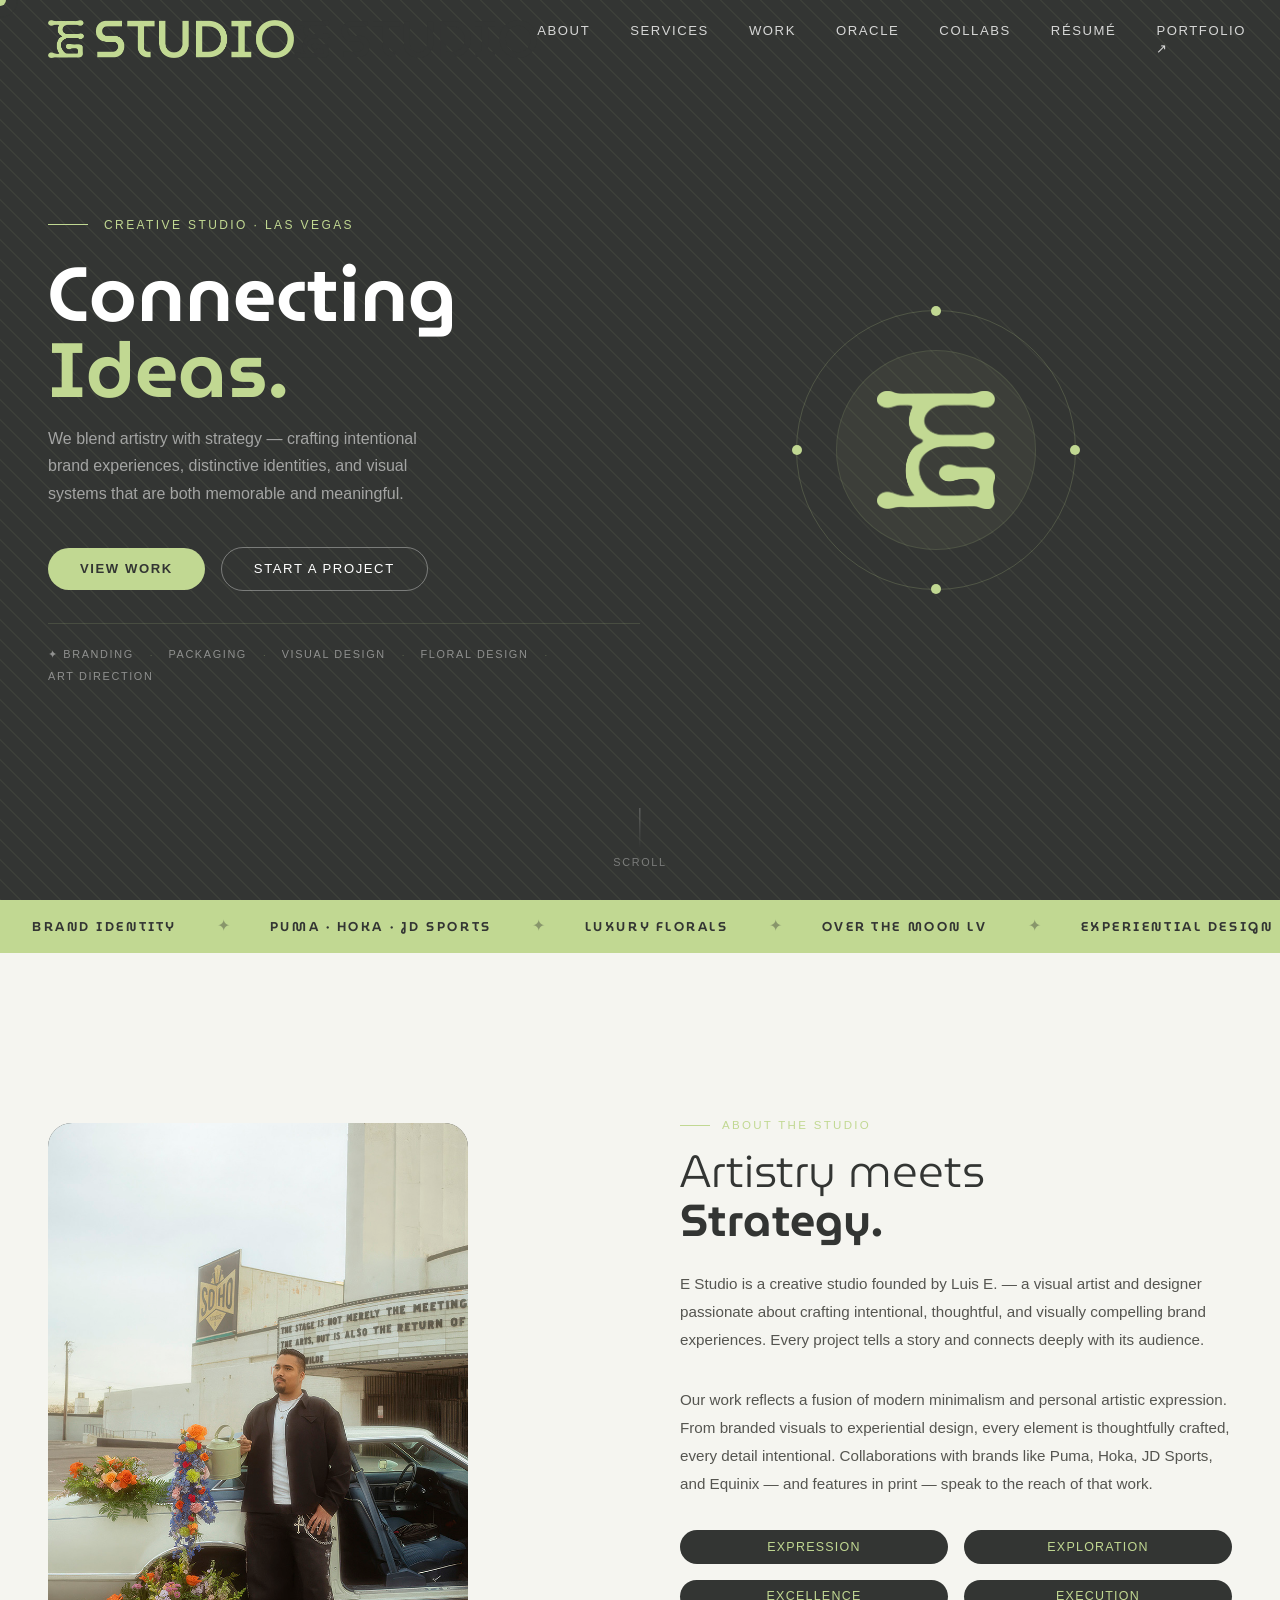
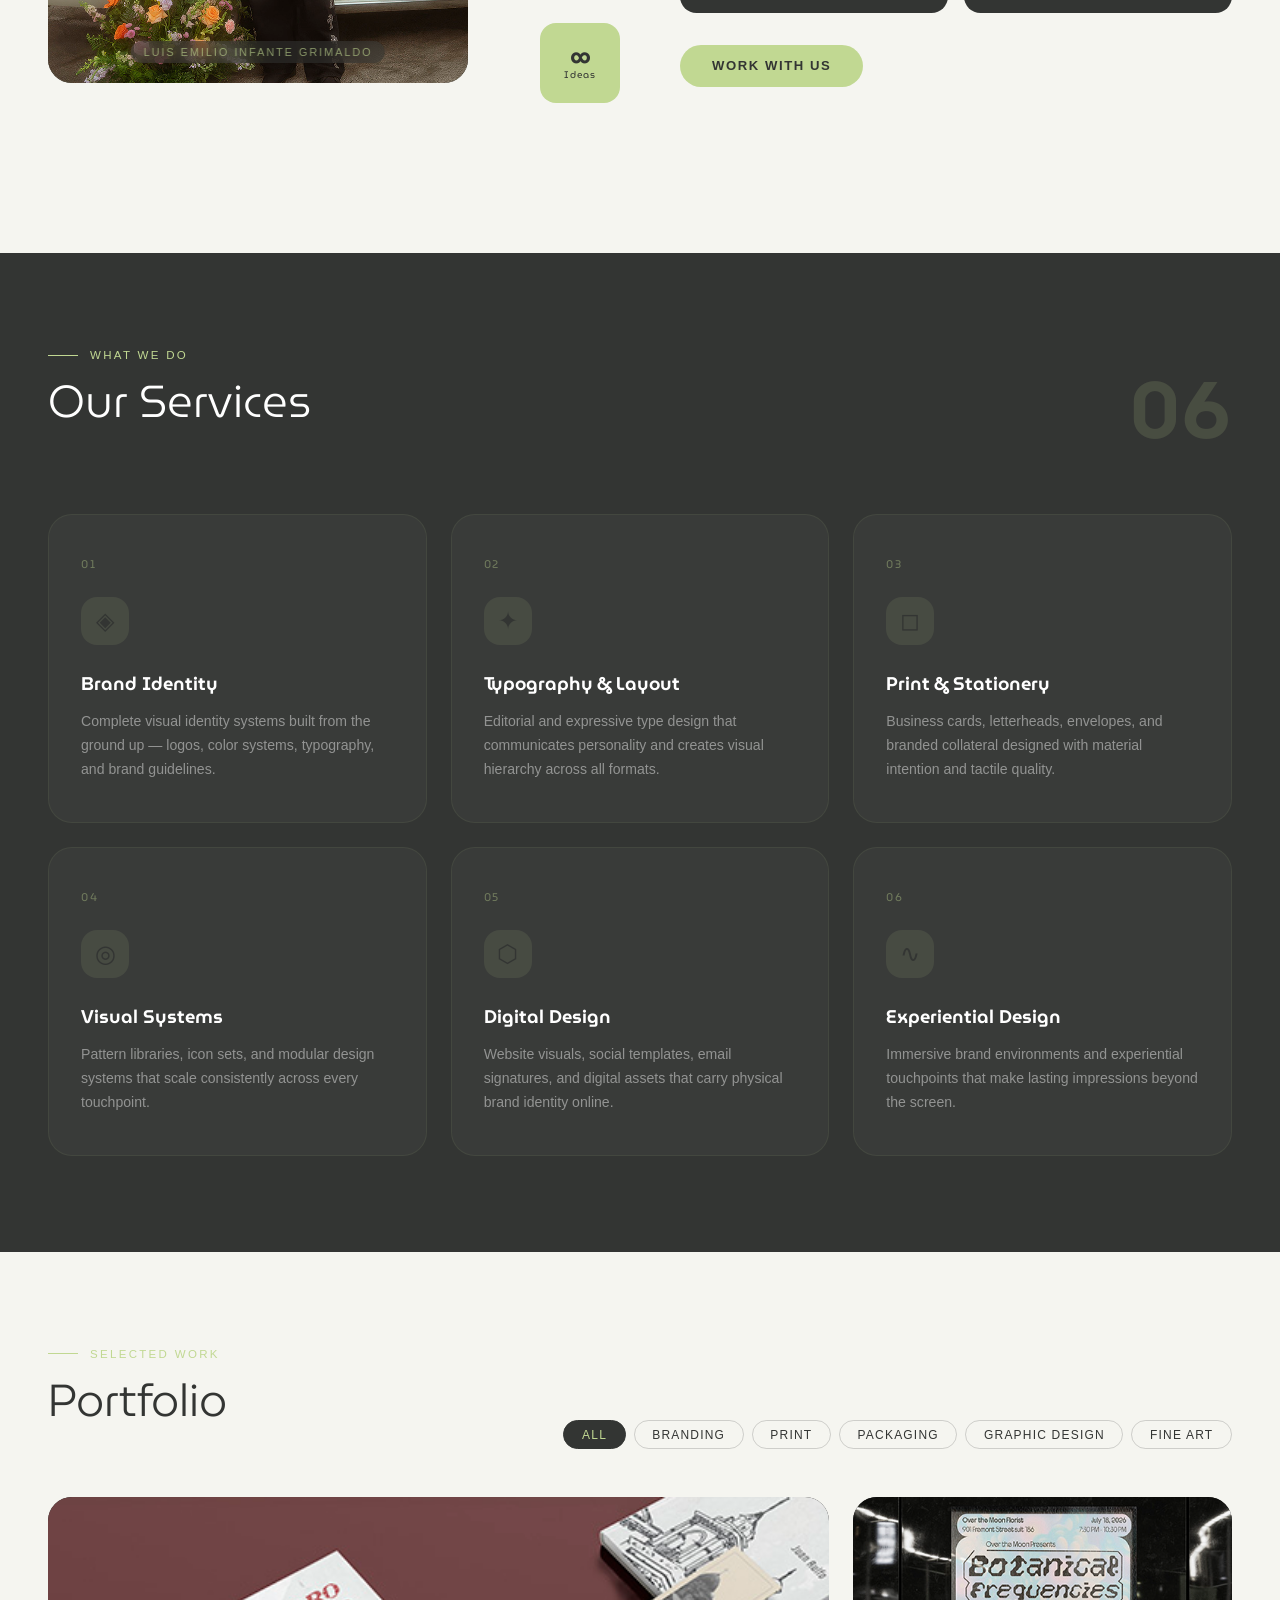
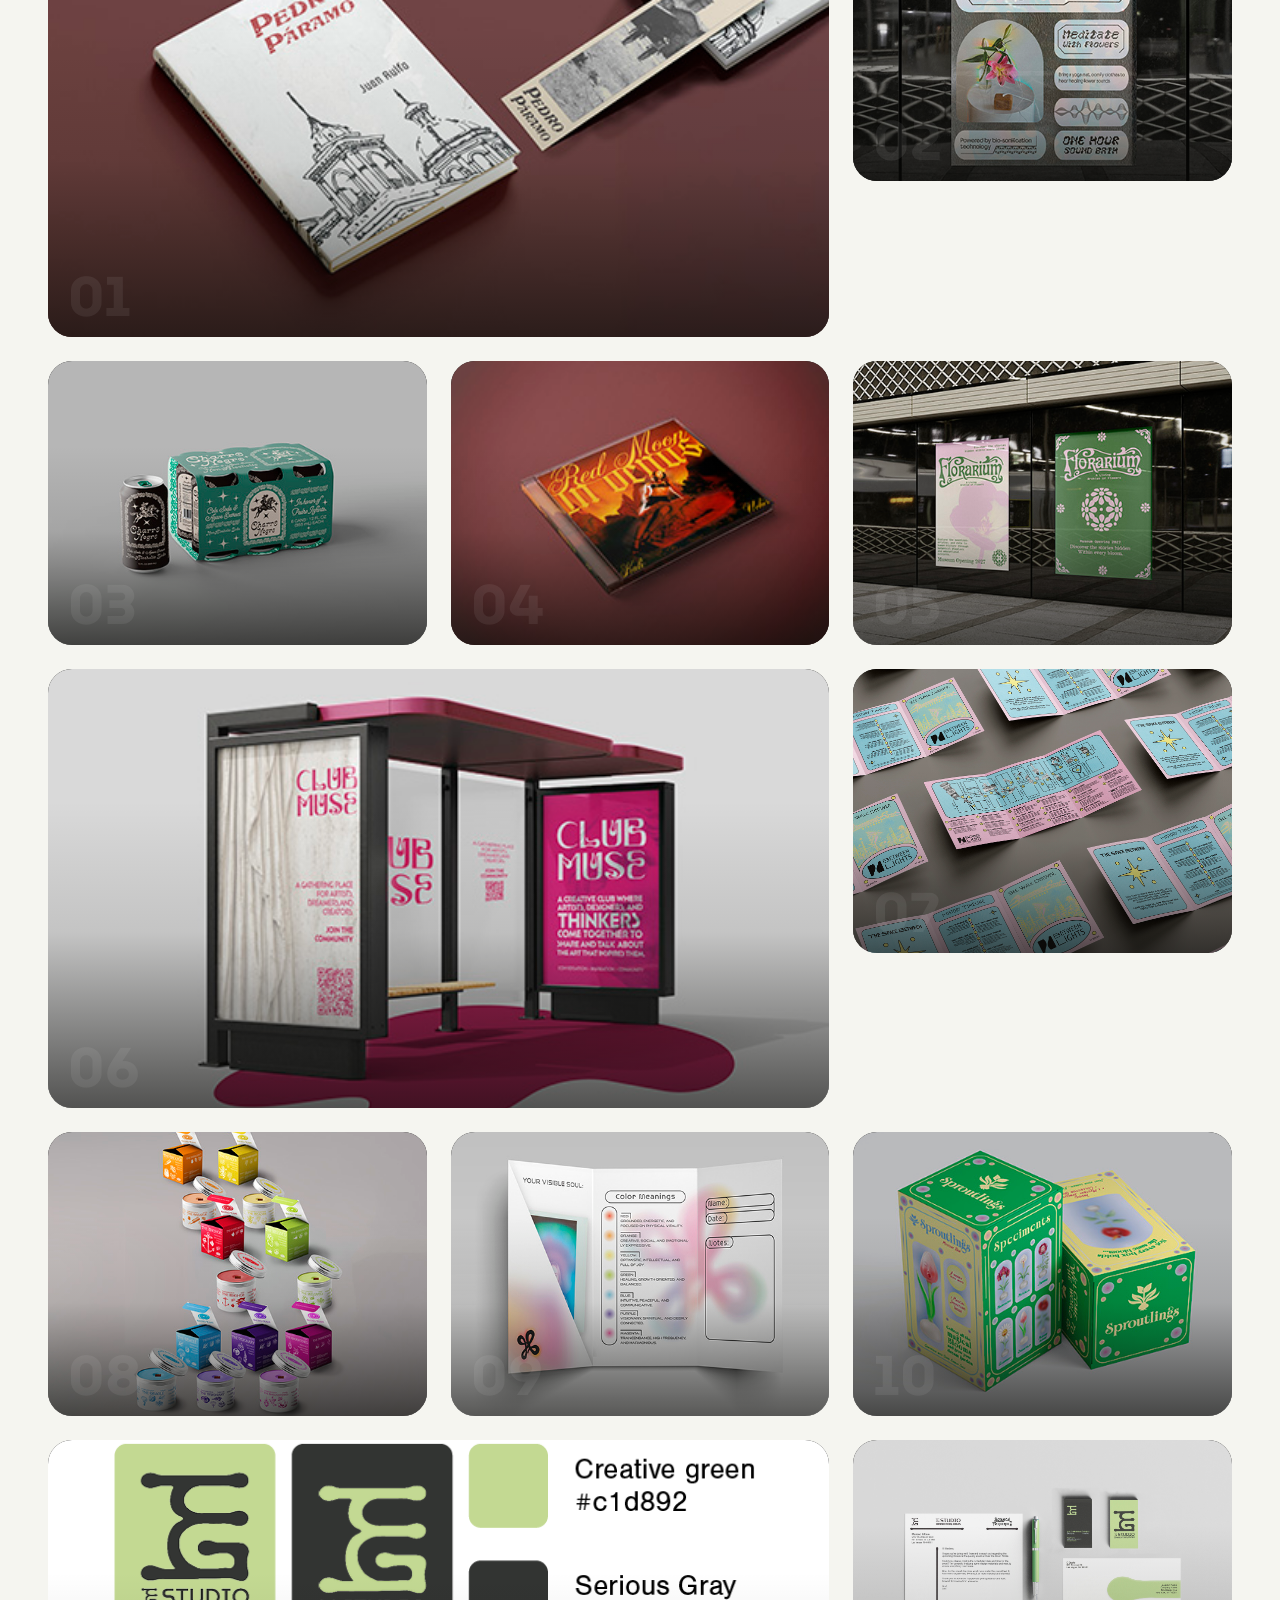
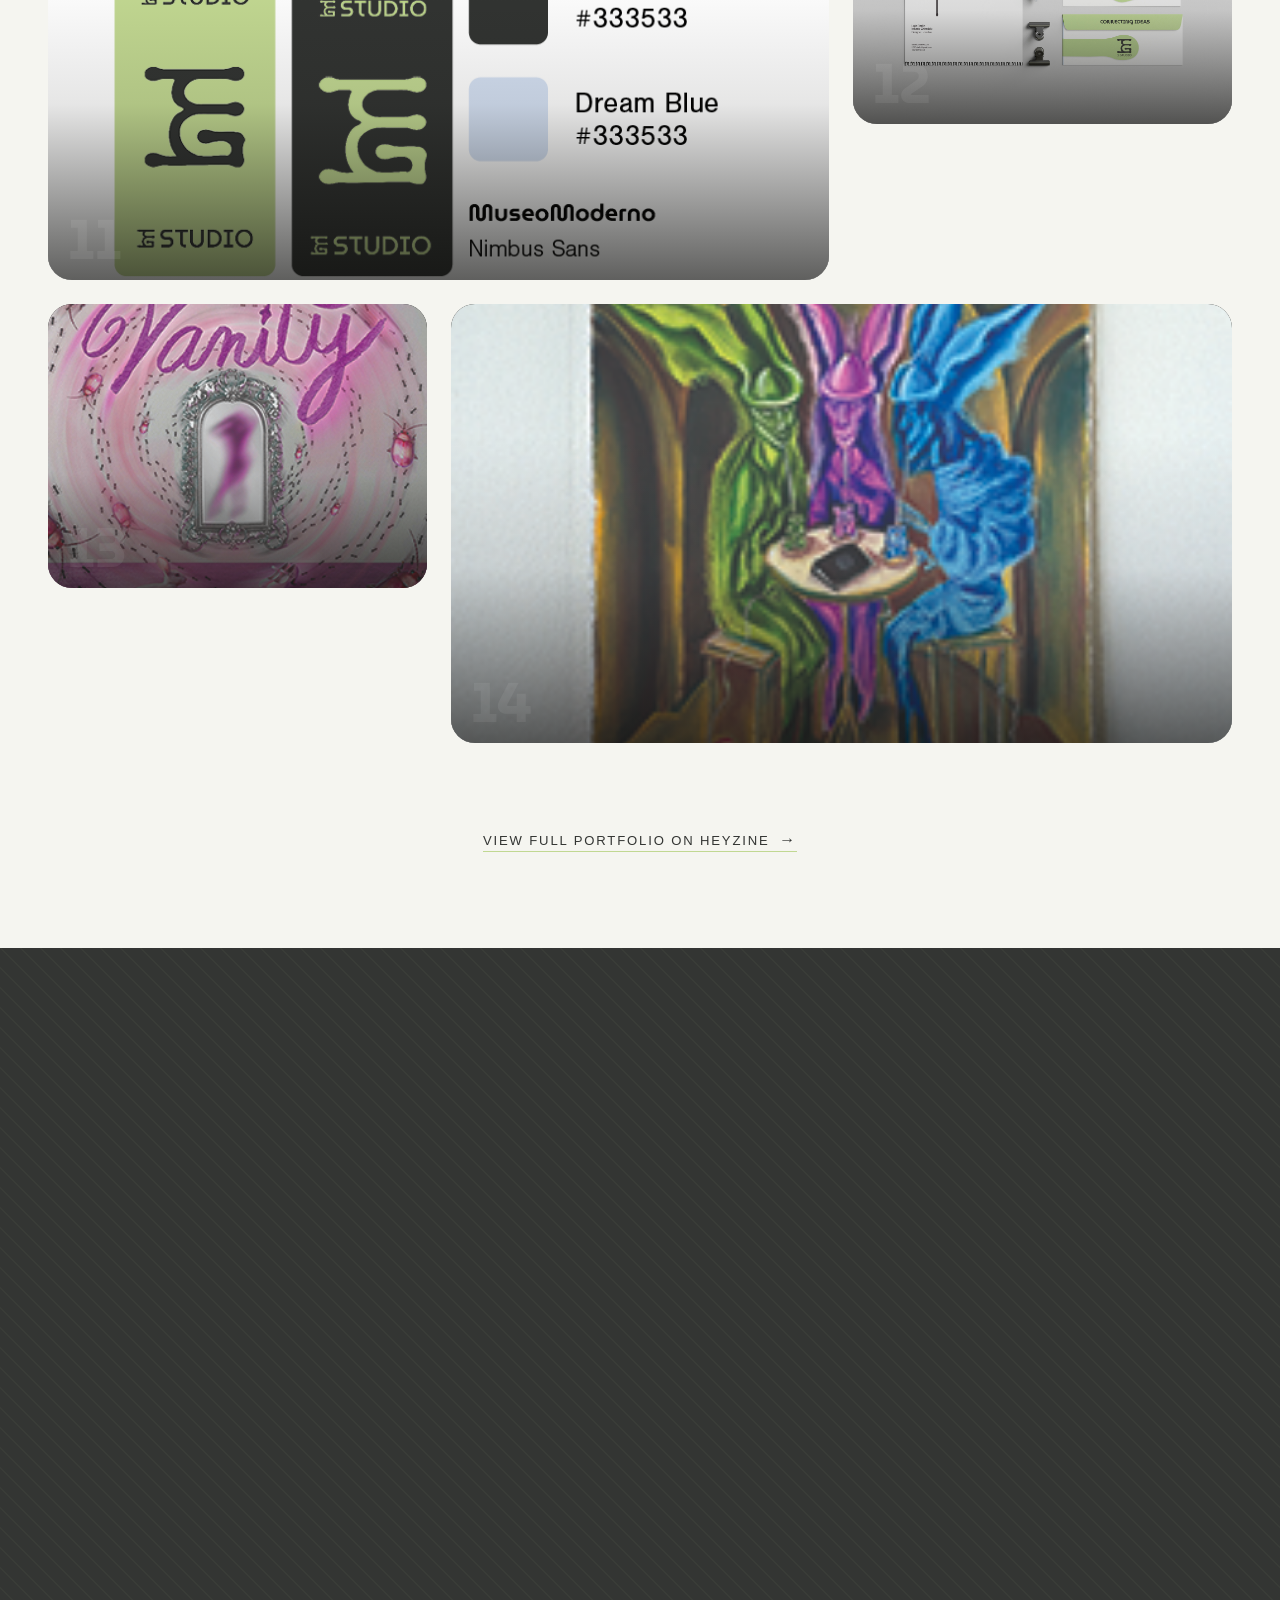
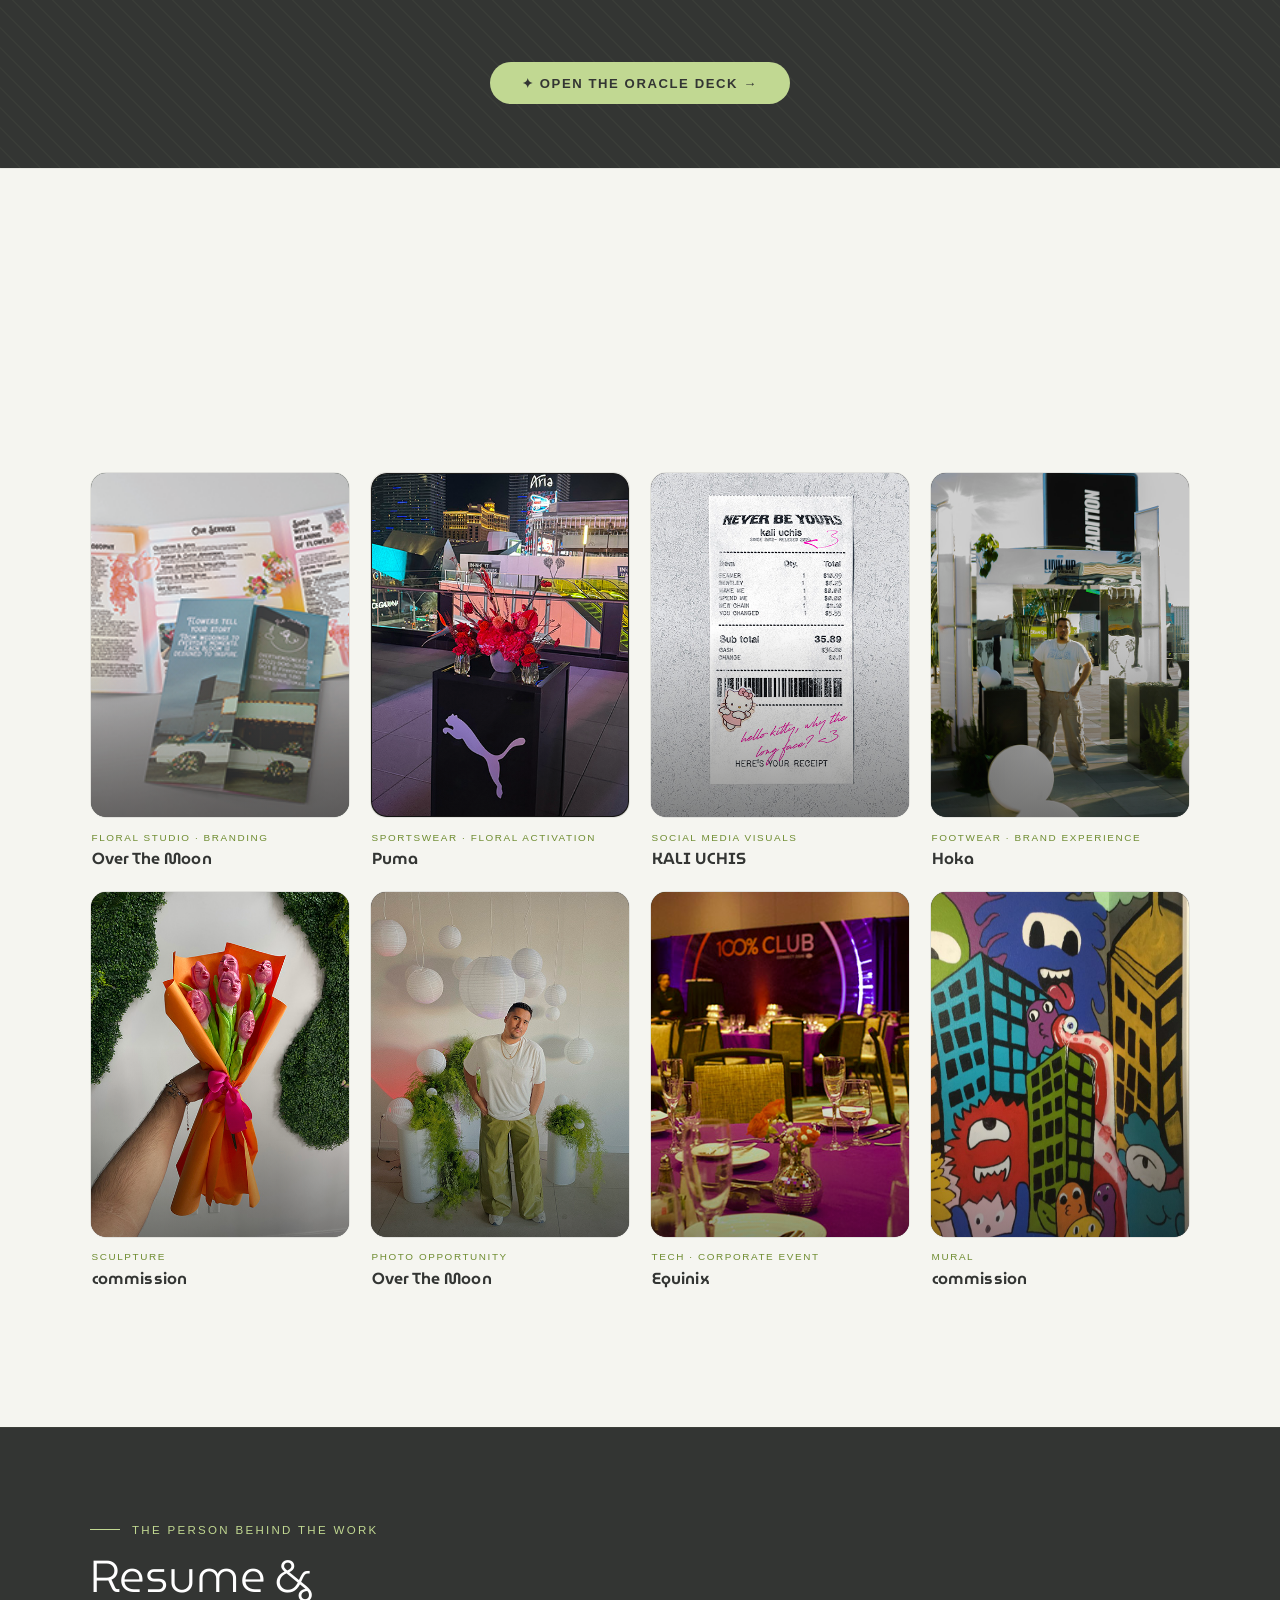
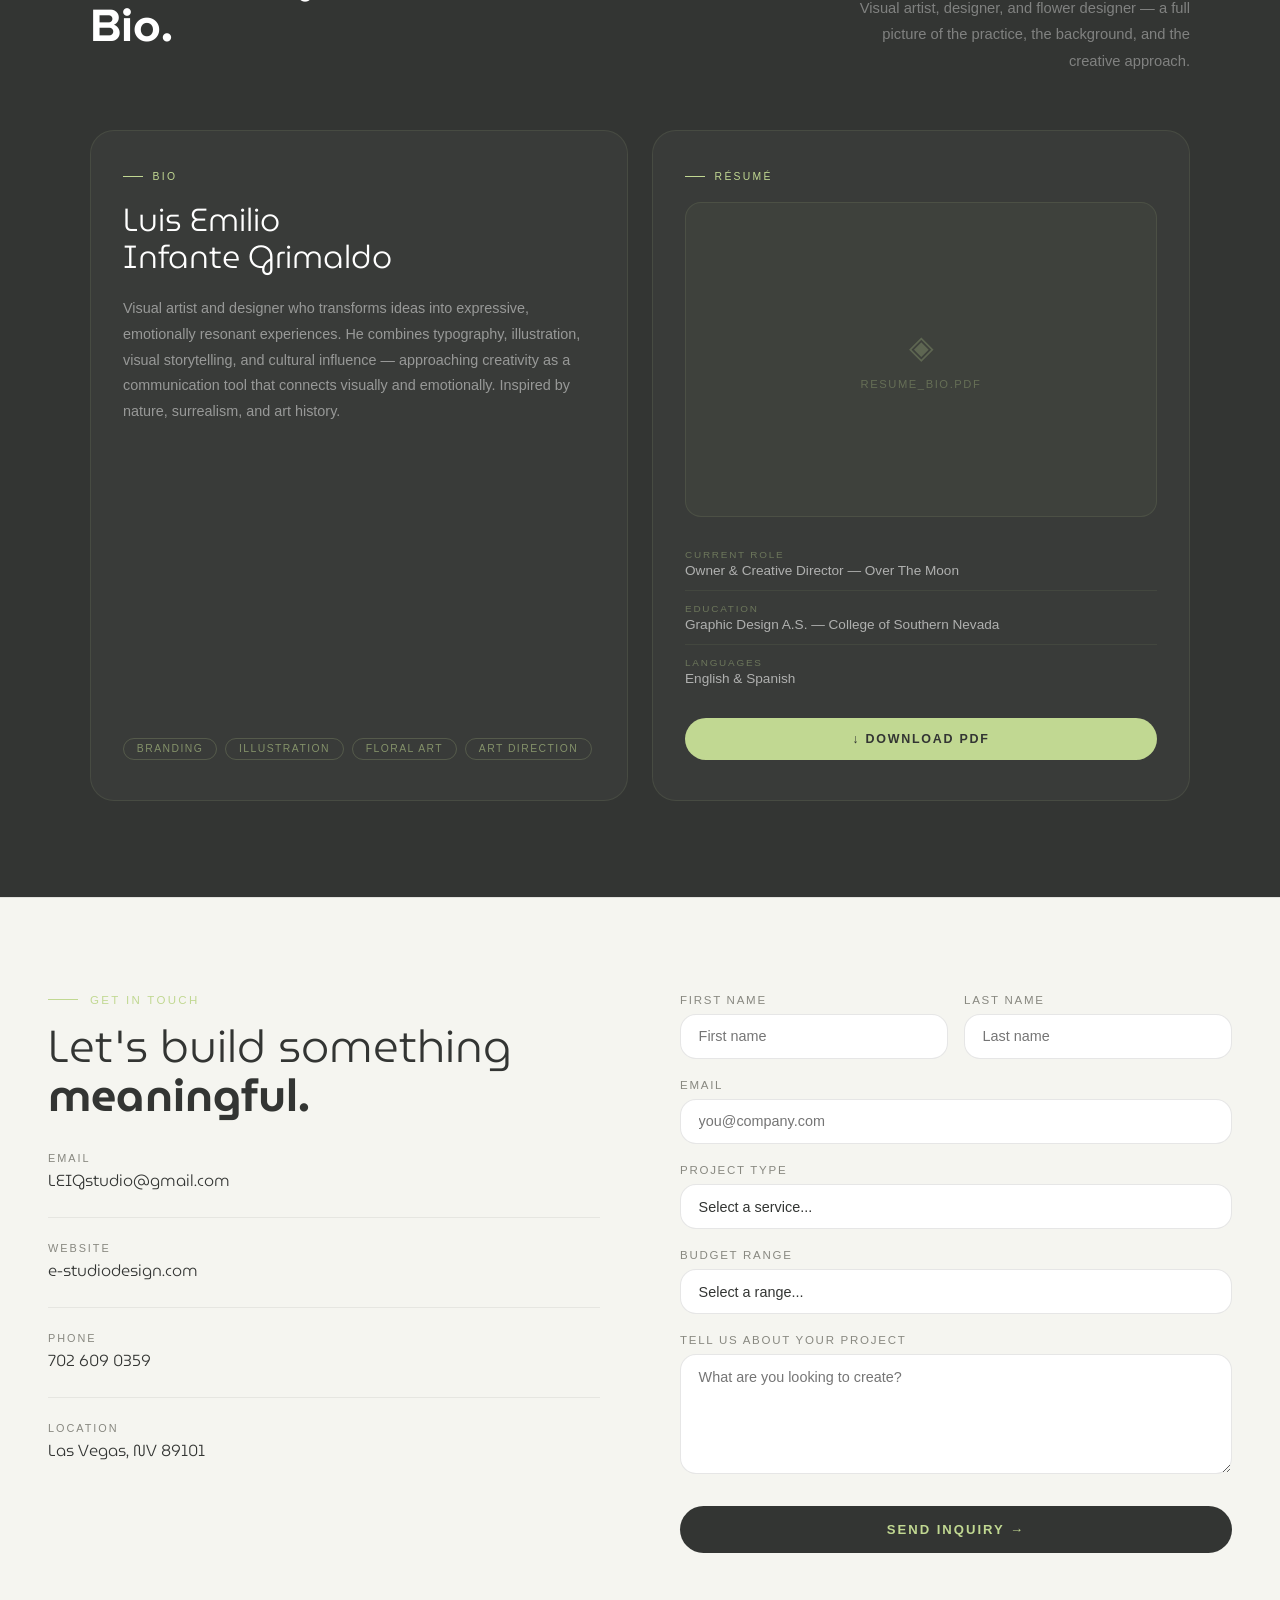
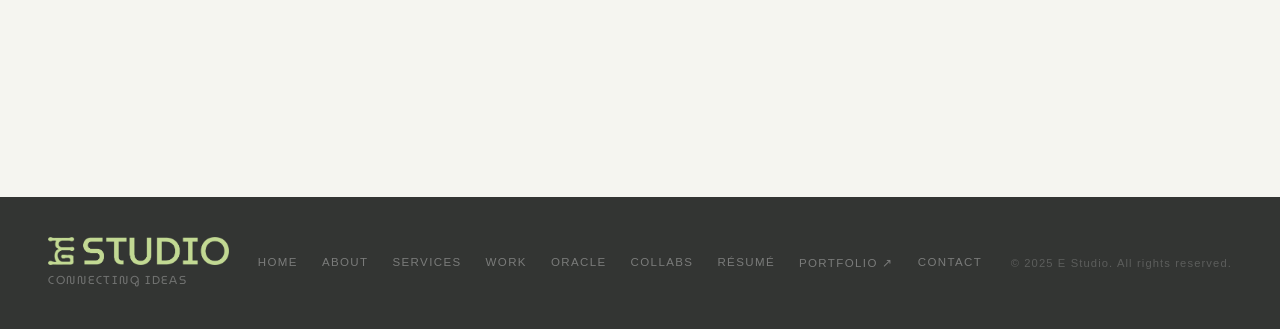
==== commit 9e70c470: "Fix resume download link and filename" ====
--- a/index.html
+++ b/index.html
@@ -610,7 +610,7 @@
             <span class="rh-value">English &amp; Spanish</span>
           </div>
         </div>
-        <a href="IMAGES/resume___BIO.pdf" download="LuisEmilio_Resume_Bio.pdf" class="resume-download-btn">
+        <a href="IMAGES/resume_&_BIO.pd" download="resume_&_BIO.pdf" class="resume-download-btn">
           ↓ Download PDF
         </a>
       </div>
@@ -784,4 +784,4 @@
   });
 </script>
 </body>
-</html>+</html>
--- a/style.css
+++ b/style.css
@@ -1,9 +1,5 @@
-/* ============================================================
-   E STUDIO — style.css
-   Fonts: MuseoModerno (Google Fonts) + Nimbus Sans stack
-   ============================================================ */
-
-@import url('https://fonts.googleapis.com/css2?family=Museomoderno:ital,wght@0,100..900;1,100..900&display=swap');
+/* FIXED: Capitalized the 'M' in MuseoModerno */
+@import url('https://fonts.googleapis.com/css2?family=MuseoModerno:ital,wght@0,100..900;1,100..900&display=swap');
 
 *, *::before, *::after { margin:0; padding:0; box-sizing:border-box; }
 
@@ -18,10 +14,11 @@
   --radius-md: 16px;
   --radius-lg: 24px;
   --radius-full: 999px;
-  --font-display: 'Museomoderno','Museo Moderno',Georgia,serif;
+  
+  /* FIXED & OPTIMIZED: Swapped serif fallbacks for clean, avant-garde geometric sans-serifs */
+  --font-display: 'MuseoModerno', 'Futura', 'Century Gothic', Arial, sans-serif;
   --font-body: 'Nimbus Sans','Nimbus Sans L','Helvetica Neue',Helvetica,Arial,sans-serif;
 }
-
 html { scroll-behavior: smooth; }
 
 body {
